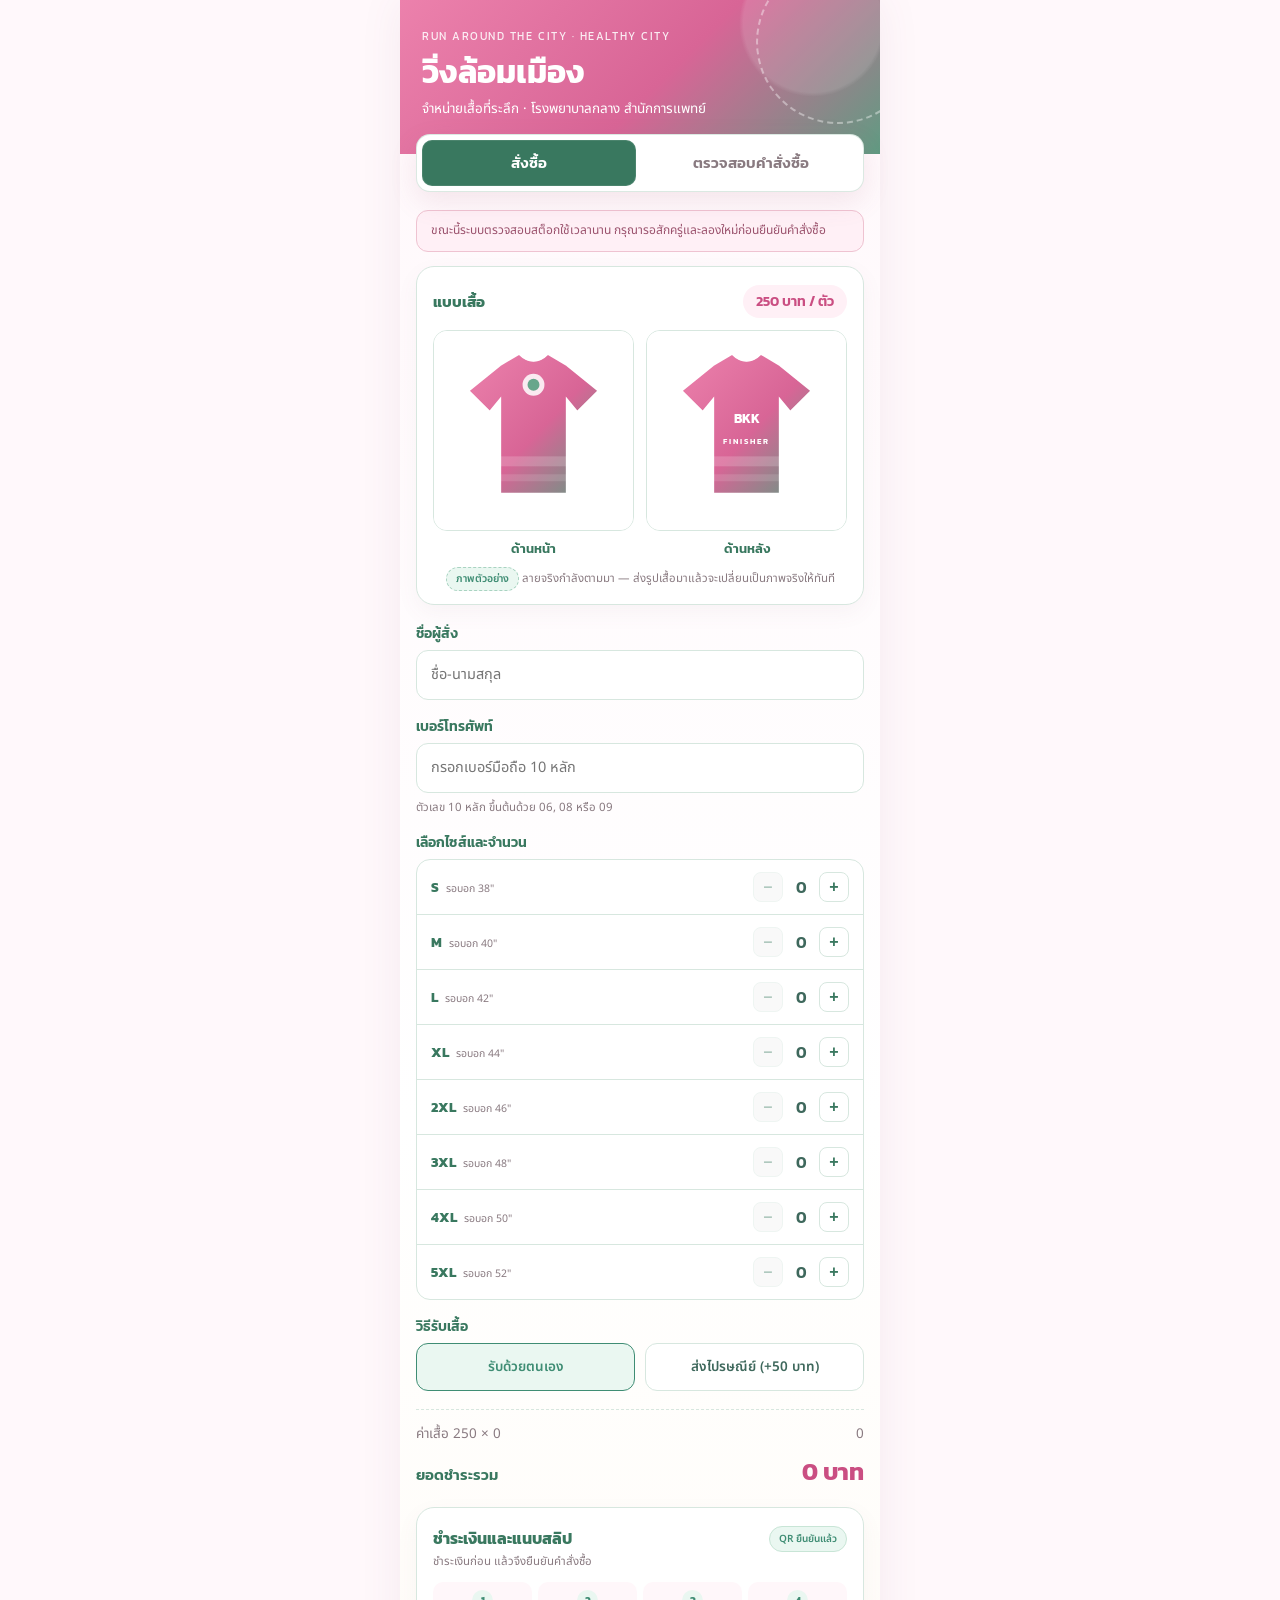
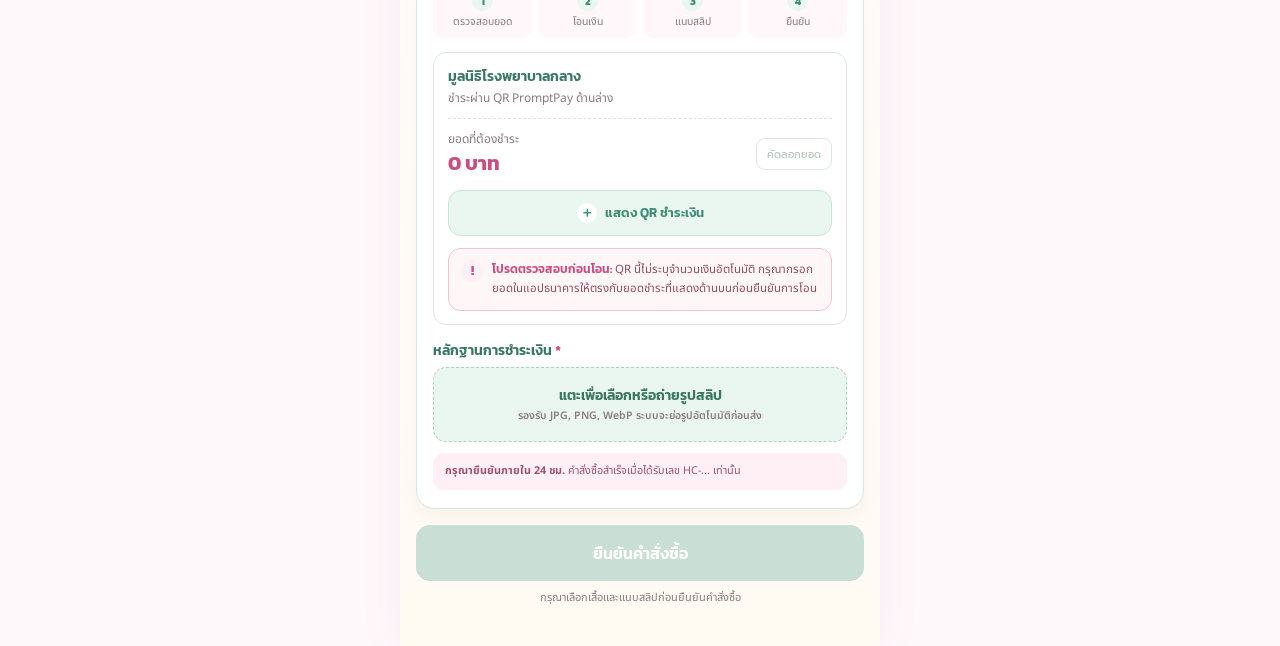
==== order-system.html @ 87d4e947 "Add files via upload" ====
<!DOCTYPE html>
<html lang="th">
<head>
<meta charset="UTF-8">
<meta name="viewport" content="width=device-width, initial-scale=1.0">
<title>วิ่งล้อมเมือง — จำหน่ายเสื้อที่ระลึก</title>
<link rel="preconnect" href="https://fonts.googleapis.com">
<link rel="preconnect" href="https://fonts.gstatic.com" crossorigin>
<link href="https://fonts.googleapis.com/css2?family=Kanit:wght@400;500;600;700&family=Noto+Sans+Thai:wght@400;500;600&display=swap" rel="stylesheet">
<style>
  :root{
    --navy:#39785f;
    --navy-deep:#2f6f5b;
    --cream:#fff9ee;
    --card:#ffffff;
    --orange:#ea83ad;
    --orange-deep:#ca4e82;
    --teal:#3f8d74;
    --teal-light:#eaf7f1;
    --pink-soft:#fff0f6;
    --ink:#3e685c;
    --muted:#897a80;
    --line:#d7e7df;
  }
  *{box-sizing:border-box;}
  body{
    margin:0;
    background:#fff8fb;
    font-family:'Noto Sans Thai','Noto Sans',sans-serif;
    color:var(--ink);
    -webkit-font-smoothing:antialiased;
  }
  .app{
    max-width:480px;
    margin:0 auto;
    min-height:100vh;
    background:linear-gradient(180deg,#fff8fb 0%,#ffffff 50%,#fffaf2 100%);
    position:relative;
    box-shadow:0 0 40px rgba(125,77,99,.08);
  }

  /* ---- Header ---- */
  .header{
    background:
      radial-gradient(circle at 86% 15%,rgba(255,255,255,.12) 0 16%,transparent 17%),
      linear-gradient(135deg,#ec81ac 0%,#d86596 54%,#609b82 100%);
    color:#fff;
    padding:28px 22px 34px;
    position:relative;
    overflow:hidden;
  }
  .header::after{
    content:"";
    position:absolute;
    right:-40px;top:-40px;
    width:160px;height:160px;
    border-radius:50%;
    border:2px dashed rgba(255,255,255,.4);
  }
  .eyebrow{
    font-family:'Kanit',sans-serif;
    font-size:11px;
    letter-spacing:.14em;
    text-transform:uppercase;
    color:#fff;
    opacity:.88;
    margin:0 0 10px;
  }
  .title{
    font-family:'Kanit',sans-serif;
    font-weight:700;
    font-size:32px;
    line-height:1.15;
    margin:0 0 8px;
  }
  .subtitle{
    font-size:13.5px;
    color:#fff;
    margin:0;
    line-height:1.6;
  }

  /* ---- Tabs ---- */
  .tabs{
    display:flex;
    gap:8px;
    margin:-20px 16px 0;
    background:var(--card);
    border-radius:14px;
    padding:5px;
    border:1px solid rgba(215,231,223,.9);
    box-shadow:0 10px 28px rgba(164,79,119,.12);
    position:relative;
    z-index:2;
  }
  .tab{
    flex:1;
    border:none;
    background:transparent;
    padding:12px 8px;
    font-family:'Kanit',sans-serif;
    font-weight:600;
    font-size:14.5px;
    border-radius:10px;
    color:var(--muted);
    cursor:pointer;
    transition:all .15s ease;
  }
  .tab.active{
    background:var(--navy);
    color:#fff;
    box-shadow:inset 0 0 0 1px rgba(255,255,255,.09);
  }

  .content{padding:18px 16px 40px;}

  .price-pill{
    display:inline-block;
    background:var(--pink-soft);
    color:var(--orange-deep);
    font-family:'Kanit',sans-serif;
    font-weight:600;
    font-size:14px;
    padding:6px 13px;
    border-radius:999px;
    white-space:nowrap;
  }

  /* ---- Design preview (front/back) ---- */
  .design-card{
    background:var(--card);
    border:1px solid var(--line);
    border-radius:18px;
    padding:18px 16px 16px;
    margin-bottom:18px;
    box-shadow:0 8px 22px rgba(133,96,107,.055);
  }
  .design-card .design-head{
    display:flex;
    align-items:center;
    justify-content:space-between;
    margin-bottom:12px;
  }
  .design-card .design-head h3{
    font-family:'Kanit',sans-serif;
    font-size:15px;
    margin:0;
    color:var(--navy);
  }
  .design-card .placeholder-tag{
    font-size:10.5px;
    color:var(--teal);
    background:var(--teal-light);
    border:1px dashed #a9d3c1;
    padding:3px 9px;
    border-radius:999px;
    font-weight:600;
  }
  .design-grid{
    display:grid;
    grid-template-columns:1fr 1fr;
    gap:12px;
  }
  .design-piece{
    text-align:center;
  }
  .design-piece .shirt-frame{
    border-radius:14px;
    overflow:hidden;
    aspect-ratio:1/1;
    border:1px solid var(--line);
    background:#fff;
  }
  .design-piece .shirt-frame svg{width:100%;height:100%;display:block;}
  .design-piece .cap{
    margin-top:8px;
    font-family:'Kanit',sans-serif;
    font-weight:600;
    font-size:13px;
    color:var(--navy);
  }
  .design-card .design-foot{
    margin-top:12px;
    font-size:11.5px;
    color:var(--muted);
    text-align:center;
    line-height:1.6;
  }
  .status-alert{
    background:var(--pink-soft);
    border:1px solid #efc3d1;
    color:#9b526d;
    font-size:12px;
    border-radius:12px;
    padding:10px 14px;
    margin-bottom:14px;
    line-height:1.6;
  }
  .store-gate{
    background:var(--card);
    border:1px solid var(--line);
    border-radius:18px;
    padding:30px 22px;
    text-align:center;
    box-shadow:0 8px 22px rgba(133,96,107,.055);
  }
  .store-gate .icon{
    width:54px;height:54px;
    margin:0 auto 14px;
    display:grid;place-items:center;
    border-radius:50%;
    background:var(--pink-soft);
    color:var(--orange-deep);
    font-size:25px;
  }
  .store-gate.loading .icon{background:var(--teal-light);color:var(--teal);}
  .store-gate h2{margin:0 0 8px;font:700 21px 'Kanit',sans-serif;color:var(--navy);}
  .store-gate p{margin:0;color:var(--muted);font-size:13px;line-height:1.7;}
  .store-gate button{margin-top:18px;width:auto;padding:10px 22px;border:0;border-radius:10px;background:var(--navy);color:#fff;font:600 14px 'Kanit',sans-serif;cursor:pointer;}

  /* ---- Form ---- */
  .field{margin-bottom:16px;}
  .field label{
    display:block;
    font-family:'Kanit',sans-serif;
    font-weight:600;
    font-size:13.5px;
    margin-bottom:7px;
    color:var(--navy);
  }
  .field input[type=text], .field input[type=tel], .field textarea{
    width:100%;
    border:1px solid var(--line);
    background:var(--card);
    border-radius:12px;
    padding:13px 14px;
    font-size:14.5px;
    font-family:inherit;
    color:var(--ink);
  }
  .field input:focus, .field textarea:focus{
    outline:2px solid var(--teal);
    outline-offset:1px;
  }
  .field textarea{resize:vertical;min-height:70px;}
  .field-hint{
    margin-top:6px;
    font-size:11.5px;
    color:var(--muted);
    line-height:1.5;
  }

  .size-list{
    border:1px solid var(--line);
    border-radius:14px;
    overflow:hidden;
    background:var(--card);
  }
  .size-row{
    display:flex;
    align-items:center;
    justify-content:space-between;
    padding:12px 14px;
    border-bottom:1px solid var(--line);
    gap:10px;
  }
  .size-row:last-child{border-bottom:none;}
  .size-row.has-qty{background:var(--teal-light);}
  .size-row.is-unavailable{background:#f7f7f7;opacity:.62;}
  .size-row .size-label{
    display:flex;
    align-items:baseline;
    gap:7px;
    flex-shrink:0;
    width:74px;
  }
  .size-chip{
    font-family:'Kanit',sans-serif;
    font-weight:700;
    font-size:14px;
    color:var(--navy);
  }
  .size-row .chest{
    font-size:10.5px;
    color:var(--muted);
    white-space:nowrap;
  }
  .size-row .subtotal{
    font-size:12px;
    color:var(--teal);
    font-weight:600;
    flex:1;
    text-align:left;
  }
  .stepper{
    display:flex;
    align-items:center;
    gap:10px;
    flex-shrink:0;
  }
  .stepper button{
    width:30px;height:30px;
    border-radius:8px;
    border:1px solid var(--line);
    background:#fff;
    font-size:16px;
    font-weight:600;
    color:var(--navy);
    cursor:pointer;
    display:flex;align-items:center;justify-content:center;
    flex-shrink:0;
  }
  .stepper button:active{background:var(--teal-light);}
  .stepper button:disabled{cursor:not-allowed;opacity:.4;background:#f1f1f1;}
  .stepper .qty{
    min-width:16px;
    text-align:center;
    font-family:'Kanit',sans-serif;
    font-weight:600;
    font-variant-numeric:tabular-nums;
  }

  .method-toggle{
    display:flex;
    gap:10px;
  }
  .method-toggle button{
    flex:1;
    padding:13px 8px;
    border-radius:12px;
    border:1.5px solid var(--line);
    background:var(--card);
    font-family:'Noto Sans Thai',sans-serif;
    font-weight:600;
    font-size:13.5px;
    color:var(--ink);
    cursor:pointer;
  }
  .method-toggle button.active{
    border-color:var(--teal);
    color:var(--teal);
    background:var(--teal-light);
  }

  .summary{
    border-top:1px dashed var(--line);
    margin-top:18px;
    padding-top:14px;
  }
  .summary-row{
    display:flex;
    justify-content:space-between;
    font-size:13.5px;
    color:var(--muted);
    margin-bottom:6px;
  }
  .summary-total{
    display:flex;
    justify-content:space-between;
    align-items:baseline;
    font-family:'Kanit',sans-serif;
    margin-top:10px;
  }
  .summary-total .lbl{font-weight:600;font-size:15px;color:var(--navy);}
  .summary-total .amt{font-weight:700;font-size:24px;color:var(--orange-deep);font-variant-numeric:tabular-nums;}

  /* ---- Payment and slip ---- */
  .payment-card{
    background:var(--card);
    border:1px solid var(--line);
    border-radius:18px;
    padding:18px 16px;
    margin-top:18px;
    box-shadow:0 8px 22px rgba(133,96,107,.055);
  }
  .payment-head{
    display:flex;
    align-items:flex-start;
    justify-content:space-between;
    gap:10px;
    margin-bottom:12px;
  }
  .payment-head h3{
    font-family:'Kanit',sans-serif;
    color:var(--navy);
    font-size:16px;
    margin:0 0 3px;
  }
  .payment-head p{
    color:var(--muted);
    font-size:11.5px;
    line-height:1.5;
    margin:0;
  }
  .verified-badge{
    flex-shrink:0;
    color:var(--teal);
    background:var(--teal-light);
    border:1px solid #c8e5d6;
    border-radius:999px;
    padding:4px 9px;
    font-size:10px;
    font-weight:600;
  }
  .payment-steps{
    display:grid;
    grid-template-columns:repeat(4,1fr);
    gap:6px;
    margin:0 0 14px;
  }
  .payment-step{
    background:#fff7fa;
    border-radius:10px;
    padding:8px 4px;
    text-align:center;
    color:var(--muted);
    font-size:10.5px;
    line-height:1.35;
  }
  .payment-step span{
    width:21px;height:21px;
    display:flex;
    align-items:center;
    justify-content:center;
    margin:0 auto 4px;
    border-radius:50%;
    background:var(--teal-light);
    color:var(--teal);
    font-family:'Kanit',sans-serif;
    font-weight:700;
  }
  .account-box{
    border:1px solid var(--line);
    border-radius:13px;
    padding:13px 14px;
    background:#fff;
  }
  .account-name{
    font-family:'Kanit',sans-serif;
    font-weight:600;
    color:var(--navy);
    font-size:14px;
  }
  .account-no{
    color:var(--muted);
    font-size:12px;
    margin-top:2px;
  }
  .payment-amount{
    display:flex;
    justify-content:space-between;
    align-items:center;
    gap:10px;
    margin-top:11px;
    padding-top:11px;
    border-top:1px dashed var(--line);
  }
  .payment-amount .label{font-size:12px;color:var(--muted);}
  .payment-amount strong{
    font-family:'Kanit',sans-serif;
    color:var(--orange-deep);
    font-size:20px;
  }
  .copy-btn{
    border:1px solid var(--line);
    background:var(--card);
    color:var(--navy);
    padding:7px 10px;
    border-radius:9px;
    font-family:'Kanit',sans-serif;
    font-size:11px;
    cursor:pointer;
  }
  .copy-btn:disabled{color:#b4c7bd;cursor:not-allowed;}
  .qr-payment{
    margin-top:12px;
    border:1px solid #c8e5d6;
    border-radius:13px;
    background:var(--teal-light);
    overflow:hidden;
  }
  .qr-payment summary{
    display:flex;
    align-items:center;
    justify-content:center;
    gap:8px;
    padding:12px 14px;
    color:var(--teal);
    font-family:'Kanit',sans-serif;
    font-weight:600;
    font-size:13px;
    cursor:pointer;
    list-style:none;
    user-select:none;
  }
  .qr-payment summary::-webkit-details-marker{display:none;}
  .qr-payment summary::before{
    content:'＋';
    width:20px;height:20px;
    display:flex;
    align-items:center;
    justify-content:center;
    border-radius:50%;
    background:#fff;
    color:var(--teal);
    font-size:14px;
    line-height:1;
  }
  .qr-payment[open] summary::before{content:'−';}
  .qr-payment .close-label{display:none;}
  .qr-payment[open] .open-label{display:none;}
  .qr-payment[open] .close-label{display:inline;}
  .qr-panel{
    border-top:1px solid #c8e5d6;
    padding:14px 12px 16px;
    text-align:center;
    background:#fff;
  }
  .qr-panel h4{
    margin:0;
    color:var(--navy);
    font-family:'Kanit',sans-serif;
    font-size:15px;
  }
  .qr-panel p{
    margin:3px 0 10px;
    color:var(--muted);
    font-size:11px;
    line-height:1.5;
  }
  .qr-panel img{
    display:block;
    width:min(100%,330px);
    height:auto;
    margin:0 auto;
    border:1px solid var(--line);
    border-radius:12px;
    background:#fff;
  }
  .qr-amount{
    display:inline-block;
    margin-top:10px;
    padding:5px 12px;
    border-radius:999px;
    background:var(--pink-soft);
    color:var(--orange-deep);
    font-family:'Kanit',sans-serif;
    font-size:14px;
  }
  .slip-section{margin-top:15px;}
  .payment-warning{
    display:flex;
    align-items:flex-start;
    gap:9px;
    margin-top:12px;
    padding:11px 12px;
    border:1px solid #efc4d0;
    border-radius:12px;
    background:#fff6f8;
    color:#8f4d64;
    font-size:11.5px;
    line-height:1.65;
  }
  .payment-warning .warning-icon{
    flex:0 0 auto;
    width:22px;
    height:22px;
    display:flex;
    align-items:center;
    justify-content:center;
    border-radius:50%;
    background:var(--pink-soft);
    color:var(--orange-deep);
    font-family:'Kanit',sans-serif;
    font-weight:700;
    font-size:13px;
  }
  .payment-warning strong{
    color:var(--orange-deep);
    font-family:'Kanit',sans-serif;
    font-weight:600;
  }
  .slip-section > label{
    display:block;
    font-family:'Kanit',sans-serif;
    font-weight:600;
    color:var(--navy);
    font-size:13.5px;
    margin-bottom:7px;
  }
  .required-mark{color:var(--orange-deep);}
  .slip-picker{
    display:block;
    border:1.5px dashed #a9d3c1;
    border-radius:13px;
    padding:17px 12px;
    text-align:center;
    background:var(--teal-light);
    color:var(--navy);
    font-family:'Kanit',sans-serif;
    font-size:13px;
    cursor:pointer;
  }
  .slip-picker small{
    display:block;
    color:var(--muted);
    font-family:'Noto Sans Thai',sans-serif;
    font-size:10.5px;
    margin-top:3px;
  }
  .slip-input{
    position:absolute;
    width:1px;height:1px;
    overflow:hidden;
    clip:rect(0,0,0,0);
    white-space:nowrap;
  }
  .slip-preview{
    display:flex;
    align-items:center;
    gap:11px;
    border:1px solid var(--line);
    border-radius:13px;
    padding:10px;
    background:#fff;
  }
  .slip-preview img{
    width:64px;height:64px;
    border-radius:9px;
    object-fit:cover;
    border:1px solid var(--line);
  }
  .slip-meta{min-width:0;flex:1;}
  .slip-meta strong{
    display:block;
    color:var(--teal);
    font-family:'Kanit',sans-serif;
    font-size:13px;
  }
  .slip-meta span{
    display:block;
    color:var(--muted);
    font-size:10.5px;
    overflow:hidden;
    text-overflow:ellipsis;
    white-space:nowrap;
  }
  .remove-slip{
    border:none;
    background:transparent;
    color:var(--orange-deep);
    font-family:'Kanit',sans-serif;
    font-size:11px;
    padding:5px;
    cursor:pointer;
  }
  .prototype-note{
    margin-top:11px;
    padding:10px 12px;
    border-radius:11px;
    background:var(--pink-soft);
    color:#9b526d;
    font-size:10.8px;
    line-height:1.6;
  }
  .submit-hint{
    color:var(--muted);
    text-align:center;
    font-size:11px;
    margin-top:8px;
  }

  .submit-btn{
    width:100%;
    margin-top:16px;
    padding:16px;
    border:none;
    border-radius:14px;
    background:var(--orange-deep);
    color:#fff;
    font-family:'Kanit',sans-serif;
    font-weight:600;
    font-size:16px;
    cursor:pointer;
    transition:background .15s ease;
  }
  .submit-btn:disabled{
    background:#c9dfd5;
    color:#fff;
    cursor:not-allowed;
  }
  .submit-btn:not(:disabled):active{background:var(--orange-deep);}

  .error-text{
    color:var(--orange-deep);
    font-size:12.5px;
    margin-top:6px;
  }

  /* ---- Confirmation ---- */
  .confirm{
    background:var(--card);
    border:1px solid var(--line);
    border-radius:18px;
    padding:26px 20px;
    text-align:center;
  }
  .confirm .check{
    width:56px;height:56px;
    border-radius:50%;
    background:var(--teal-light);
    color:var(--teal);
    display:flex;align-items:center;justify-content:center;
    margin:0 auto 14px;
    font-size:26px;
  }
  .confirm h3{font-family:'Kanit',sans-serif;margin:0 0 4px;font-size:19px;}
  .confirm p{font-size:13px;color:var(--muted);margin:0 0 18px;}
  .confirm .ref{
    font-family:'Kanit',sans-serif;
    background:var(--teal-light);
    color:var(--teal);
    padding:8px 14px;
    border-radius:10px;
    display:inline-block;
    font-size:13px;
    margin-bottom:16px;
  }
  .confirm .note{
    text-align:left;
    background:var(--cream);
    border-radius:12px;
    padding:14px;
    font-size:12.5px;
    color:var(--muted);
    line-height:1.7;
  }
  .confirm .back-btn{
    margin-top:16px;
    background:var(--navy);
    color:#fff;
    border:none;
    padding:12px 20px;
    border-radius:12px;
    font-family:'Kanit',sans-serif;
    font-weight:600;
    font-size:13.5px;
    cursor:pointer;
  }

  /* ---- Private order lookup ---- */
  .lookup-card,
  .order-card{
    background:var(--card);
    border:1px solid var(--line);
    border-radius:14px;
    padding:18px 16px;
    box-shadow:0 8px 22px rgba(133,96,107,.055);
  }
  .lookup-card h2{
    font-family:'Kanit',sans-serif;
    color:var(--navy);
    font-size:20px;
    margin:0 0 6px;
  }
  .lookup-card .intro{
    color:var(--muted);
    font-size:12.5px;
    line-height:1.65;
    margin:0 0 18px;
  }
  .lookup-card .submit-btn{margin-top:4px;}
  .privacy-note{
    margin-top:14px;
    background:var(--teal-light);
    border-radius:12px;
    padding:11px 13px;
    color:var(--teal);
    font-size:11.5px;
    line-height:1.65;
  }
  .order-card{
    margin-top:14px;
  }
  .lookup-count{
    margin:16px 2px 2px;
    color:var(--navy);
    font-family:'Kanit',sans-serif;
    font-weight:600;
    font-size:12.5px;
  }
  .order-card .top{
    display:flex;
    justify-content:space-between;
    align-items:flex-start;
    margin-bottom:6px;
  }
  .order-card .name{
    font-family:'Kanit',sans-serif;
    font-weight:600;
    font-size:14.5px;
  }
  .order-card .time{
    font-size:10.5px;
    color:var(--muted);
  }
  .order-card .order-ref{
    display:inline-block;
    margin:0 0 7px;
    padding:3px 9px;
    border-radius:999px;
    background:var(--pink-soft);
    color:var(--orange-deep);
    font-family:'Kanit',sans-serif;
    font-weight:600;
    font-size:10.5px;
    letter-spacing:.01em;
  }
  .order-card .masked-contact{
    font-size:12px;
    color:var(--teal);
    font-weight:500;
    margin-bottom:6px;
  }
  .order-card .sizes{
    font-size:12.5px;
    color:var(--muted);
    margin-bottom:6px;
  }
  .order-card .bottom{
    display:flex;
    justify-content:space-between;
    align-items:center;
  }
  .order-card .method-badge{
    font-size:10.5px;
    padding:3px 9px;
    border-radius:999px;
    background:var(--teal-light);
    color:var(--teal);
    font-weight:600;
  }
  .order-card .amt{
    font-family:'Kanit',sans-serif;
    font-weight:700;
    color:var(--orange-deep);
    font-size:15px;
  }
  .status-line{
    margin-top:10px;
    padding-top:10px;
    border-top:1px dashed var(--line);
    font-size:12px;
    color:var(--muted);
  }
  .status-line strong{
    color:var(--teal);
  }
  .loading{
    text-align:center;
    color:var(--muted);
    font-size:13px;
    padding:30px 0;
  }
</style>
</head>
<body>
<div class="app" id="app">

  <div class="header">
    <p class="eyebrow">RUN AROUND THE CITY · HEALTHY CITY</p>
    <h1 class="title">วิ่งล้อมเมือง</h1>
    <p class="subtitle">จำหน่ายเสื้อที่ระลึก · โรงพยาบาลกลาง สำนักการแพทย์</p>
  </div>

  <div class="tabs">
    <button class="tab active" id="tabOrder">สั่งซื้อ</button>
    <button class="tab" id="tabLookup">ตรวจสอบคำสั่งซื้อ</button>
  </div>

  <div class="content" id="content"></div>

</div>

<script>
(function(){
  const WEB_APP_URL = 'https://script.google.com/macros/s/AKfycbz1IH-RT9X1-ilpni6YQUf0OSOhnWHYi_dxBUuKFxg1UXVMZ0C-xjmSi99YsB6pORqdmw/exec';
  const SIZES = ["S","M","L","XL","2XL","3XL","4XL","5XL"];
  const CHEST = {S:38,M:40,L:42,XL:44,"2XL":46,"3XL":48,"4XL":50,"5XL":52};
  const PRICE = 250;
  const SHIP_FEE = 50;

  function createDefaultShirtStatus(){
    return {
      success: true,
      storeOpen: true,
      acceptingOrders: true,
      reason: "open",
      message: "เปิดรับคำสั่งซื้อ",
      shirtPrice: PRICE,
      shippingFee: SHIP_FEE,
      maxSlipMb: 4,
      sizes: SIZES.map((size, index)=>({
        size,
        chestInch: CHEST[size],
        price: PRICE,
        remaining: index < 6 ? 200 : 100,
        open: true,
        available: true
      }))
    };
  }

  function emptyQty(){
    const q = {};
    SIZES.forEach(s=>q[s]=0);
    return q;
  }

  let state = {
    view: "order",
    name: "",
    phone: "",
    qty: emptyQty(),
    method: "pickup",
    address: "",
    slipFile: null,
    slipPreviewUrl: "",
    slipOriginalSize: 0,
    slipProcessing: false,
    slipProcessStage: "",
    slipUploadToken: "",
    slipError: "",
    submitting: false,
    submitStage: "",
    pendingRequestId: "",
    error: "",
    confirmedOrder: null,
    lookupPhone: "",
    lookupLoading: false,
    lookupError: "",
    lookupResults: [],
    shirtStatus: createDefaultShirtStatus(),
    shirtStatusLoading: false,
    shirtStatusRefreshing: false,
    shirtStatusError: ""
  };

  const content = document.getElementById("content");
  const tabOrder = document.getElementById("tabOrder");
  const tabLookup = document.getElementById("tabLookup");

  function totalQty(){
    return SIZES.reduce((s,k)=>s+state.qty[k],0);
  }
  function currentShirtPrice(){
    const value = state.shirtStatus && Number(state.shirtStatus.shirtPrice);
    return Number.isFinite(value) && value >= 0 ? value : PRICE;
  }
  function currentShippingFee(){
    const value = state.shirtStatus && Number(state.shirtStatus.shippingFee);
    return Number.isFinite(value) && value >= 0 ? value : SHIP_FEE;
  }
  function currentMaxSlipMb(){
    const value = state.shirtStatus && Number(state.shirtStatus.maxSlipMb);
    return Number.isFinite(value) && value > 0 ? value : 4;
  }
  function getShirtSizeStatus(size){
    const sizes = state.shirtStatus && Array.isArray(state.shirtStatus.sizes)
      ? state.shirtStatus.sizes
      : [];
    return sizes.find(item=>String(item.size).toUpperCase()===size) || null;
  }
  function totalPrice(){
    const shirtTotal = SIZES.reduce((sum,size)=>{
      const item = getShirtSizeStatus(size);
      const unitPrice = item && Number.isFinite(Number(item.price))
        ? Number(item.price)
        : currentShirtPrice();
      return sum + state.qty[size]*unitPrice;
    },0);
    return shirtTotal + (state.method==="mail" && totalQty()>0 ? currentShippingFee() : 0);
  }

  function setState(patch){
    Object.assign(state, patch);
    render();
  }

  function reconcileQtyWithStock(){
    SIZES.forEach(size=>{
      const item = getShirtSizeStatus(size);
      const remaining = item ? Math.max(0, Number(item.remaining) || 0) : 0;
      if(!item || !item.available) state.qty[size] = 0;
      else state.qty[size] = Math.min(state.qty[size], remaining);
    });
  }

  async function refreshShirtStatus(options={}){
    if(state.shirtStatusRefreshing) return false;
    const silent = Boolean(options.silent);
    state.shirtStatusRefreshing = true;
    if(!silent && !state.shirtStatus){
      state.shirtStatusLoading = true;
      render();
    }
    const controller = typeof AbortController === "function" ? new AbortController() : null;
    const timeoutId = controller ? setTimeout(()=>controller.abort(), 8000) : null;
    try{
      const response = await fetch(WEB_APP_URL + '?action=shirt-status', {
        method:'GET',
        cache:'no-store',
        redirect:'follow',
        signal: controller ? controller.signal : undefined
      });
      if(!response.ok) throw new Error('โหลดสถานะร้านไม่สำเร็จ');
      const result = await response.json();
      if(!result.success) throw new Error(result.message || 'ไม่พบสถานะร้าน');
      state.shirtStatus = result;
      state.shirtStatusError = '';
      reconcileQtyWithStock();
      return true;
    }catch(error){
      state.shirtStatusError = 'ขณะนี้ระบบตรวจสอบสต็อกใช้เวลานาน กรุณารอสักครู่และลองใหม่ก่อนยืนยันคำสั่งซื้อ';
      return false;
    }finally{
      if(timeoutId) clearTimeout(timeoutId);
      state.shirtStatusLoading = false;
      state.shirtStatusRefreshing = false;
      render();
    }
  }

  /* Placeholder shirt artwork — swap these SVGs for real product photos
     once they're available (e.g. two <img src="..."> tags pointing at the
     uploaded front/back photos). Colors echo the event's pink-to-gold
     gradient and Bangkok skyline so the placeholder still feels on-brand. */
  function shirtSVG(isBack){
    const gradId = isBack ? "gradBack" : "gradFront";
    return `<svg viewBox="0 0 100 100" xmlns="http://www.w3.org/2000/svg">
      <defs>
        <linearGradient id="${gradId}" x1="0%" y1="0%" x2="100%" y2="100%">
          <stop offset="0%" stop-color="#ec81ac"/>
          <stop offset="55%" stop-color="#d86596"/>
          <stop offset="100%" stop-color="#609b82"/>
        </linearGradient>
      </defs>
      <rect width="100" height="100" fill="#fff"/>
      <path d="M33,17 L43,11 Q50,18 57,11 L67,17 L83,30 L72,41 L67,35 L67,82 L33,82 L33,35 L28,41 L17,30 Z"
        fill="url(#${gradId})" stroke="#fff" stroke-width="1.5"/>
      <path d="M43,11 Q50,18 57,11" fill="none" stroke="#fff" stroke-width="2"/>
      <rect x="14" y="63" width="72" height="5" fill="#ffffff" opacity="0.18"/>
      <rect x="14" y="72" width="72" height="3.5" fill="#ffffff" opacity="0.12"/>
      ${isBack
        ? `<text x="50" y="46" text-anchor="middle" font-family="Kanit, sans-serif" font-weight="700" font-size="6.5" fill="#ffffff">BKK</text>
           <text x="50" y="57" text-anchor="middle" font-family="Kanit, sans-serif" font-weight="600" font-size="4" letter-spacing="1" fill="#ffffff">FINISHER</text>`
        : `<circle cx="50" cy="27" r="5.5" fill="#ffffff" opacity="0.85"/>
           <circle cx="50" cy="27" r="3" fill="#67a68b"/>`
      }
    </svg>`;
  }

  function renderOrderView(){
    const qtyTotal = totalQty();
    const price = totalPrice();
    const unitPrice = currentShirtPrice();
    const shippingFee = currentShippingFee();
    content.innerHTML = `
      ${state.shirtStatusError ? `<div class="status-alert">${escapeHTML(state.shirtStatusError)}</div>` : ""}

      <div class="design-card">
        <div class="design-head">
          <h3>แบบเสื้อ</h3>
          <span class="price-pill">${unitPrice} บาท / ตัว</span>
        </div>
        <div class="design-grid">
          <div class="design-piece">
            <div class="shirt-frame">${shirtSVG(false)}</div>
            <div class="cap">ด้านหน้า</div>
          </div>
          <div class="design-piece">
            <div class="shirt-frame">${shirtSVG(true)}</div>
            <div class="cap">ด้านหลัง</div>
          </div>
        </div>
        <div class="design-foot"><span class="placeholder-tag">ภาพตัวอย่าง</span> ลายจริงกำลังตามมา — ส่งรูปเสื้อมาแล้วจะเปลี่ยนเป็นภาพจริงให้ทันที</div>
      </div>

      <div class="field">
        <label for="inpName">ชื่อผู้สั่ง</label>
        <input type="text" id="inpName" placeholder="ชื่อ-นามสกุล" value="${escapeAttr(state.name)}">
      </div>

      <div class="field">
        <label for="inpPhone">เบอร์โทรศัพท์</label>
        <input
          type="tel"
          id="inpPhone"
          inputmode="numeric"
          pattern="[0-9]*"
          maxlength="10"
          autocomplete="tel"
          placeholder="กรอกเบอร์มือถือ 10 หลัก"
          value="${escapeAttr(state.phone)}"
        >
        <div class="field-hint">ตัวเลข 10 หลัก ขึ้นต้นด้วย 06, 08 หรือ 09</div>
      </div>

      <div class="field">
        <label>เลือกไซส์และจำนวน</label>
        <div class="size-list">
          ${SIZES.map(sz=>{
            const stock = getShirtSizeStatus(sz);
            const available = Boolean(stock && stock.available);
            const remaining = stock ? Math.max(0, Number(stock.remaining) || 0) : 0;
            return `
            <div class="size-row ${state.qty[sz]>0 ? 'has-qty' : ''} ${available ? '' : 'is-unavailable'}">
              <div class="size-label">
                <span class="size-chip">${sz}</span>
                <span class="chest">รอบอก ${CHEST[sz]}"</span>
              </div>
              <div class="subtotal">${available
                ? (state.qty[sz] > 0
                  ? (state.qty[sz] * unitPrice).toLocaleString() + ' บาท'
                  : '')
                : 'หมด/ปิดรับ'}</div>
              <div class="stepper">
                <button type="button" data-minus="${sz}" aria-label="ลดจำนวนไซส์ ${sz}" ${state.qty[sz]<=0?'disabled':''}>–</button>
                <span class="qty">${state.qty[sz]}</span>
                <button type="button" data-plus="${sz}" aria-label="เพิ่มจำนวนไซส์ ${sz}" ${!available || state.qty[sz]>=remaining?'disabled':''}>+</button>
              </div>
            </div>
          `}).join("")}
        </div>
      </div>

      <div class="field">
        <label>วิธีรับเสื้อ</label>
        <div class="method-toggle">
          <button type="button" data-method="pickup" class="${state.method==='pickup'?'active':''}">รับด้วยตนเอง</button>
          <button type="button" data-method="mail" class="${state.method==='mail'?'active':''}">ส่งไปรษณีย์ (+${shippingFee} บาท)</button>
        </div>
      </div>

      ${state.method==="mail" ? `
      <div class="field">
        <label for="inpAddress">ที่อยู่จัดส่ง</label>
        <textarea id="inpAddress" placeholder="บ้านเลขที่ ถนน ตำบล/แขวง อำเภอ/เขต จังหวัด รหัสไปรษณีย์">${escapeHTML(state.address)}</textarea>
      </div>` : ""}

      <div class="summary">
        <div class="summary-row"><span>ค่าเสื้อ ${unitPrice} × ${qtyTotal}</span><span>${(qtyTotal*unitPrice).toLocaleString()}</span></div>
        ${state.method==="mail" && qtyTotal>0 ? `<div class="summary-row"><span>ค่าจัดส่ง</span><span>${shippingFee}</span></div>` : ""}
        <div class="summary-total"><span class="lbl">ยอดชำระรวม</span><span class="amt">${price.toLocaleString()} บาท</span></div>
      </div>

      <div class="payment-card">
        <div class="payment-head">
          <div>
            <h3>ชำระเงินและแนบสลิป</h3>
            <p>ชำระเงินก่อน แล้วจึงยืนยันคำสั่งซื้อ</p>
          </div>
          <span class="verified-badge">QR ยืนยันแล้ว</span>
        </div>

        <div class="payment-steps" aria-label="ขั้นตอนการชำระเงิน">
          <div class="payment-step"><span>1</span>ตรวจสอบยอด</div>
          <div class="payment-step"><span>2</span>โอนเงิน</div>
          <div class="payment-step"><span>3</span>แนบสลิป</div>
          <div class="payment-step"><span>4</span>ยืนยัน</div>
        </div>

        <div class="account-box">
          <div class="account-name">มูลนิธิโรงพยาบาลกลาง</div>
          <div class="account-no">ชำระผ่าน QR PromptPay ด้านล่าง</div>
          <div class="payment-amount">
            <div>
              <div class="label">ยอดที่ต้องชำระ</div>
              <strong>${price.toLocaleString()} บาท</strong>
            </div>
            <button type="button" class="copy-btn" id="copyAmountBtn" ${price<=0?'disabled':''}>คัดลอกยอด</button>
          </div>

          <details class="qr-payment">
            <summary>
              <span class="open-label">แสดง QR ชำระเงิน</span>
              <span class="close-label">ซ่อน QR ชำระเงิน</span>
            </summary>
            <div class="qr-panel">
              <h4>QR ชำระค่าเสื้อ</h4>
              <p>สแกนด้วยแอปธนาคาร และตรวจสอบยอดก่อนชำระเงิน</p>
              <img src="[data-uri]" alt="QR PromptPay มูลนิธิโรงพยาบาลกลาง">
              <strong class="qr-amount">ยอดชำระ ${price.toLocaleString()} บาท</strong>
            </div>
          </details>

          <div class="payment-warning" role="alert">
            <span class="warning-icon" aria-hidden="true">!</span>
            <div><strong>โปรดตรวจสอบก่อนโอน:</strong> QR นี้ไม่ระบุจำนวนเงินอัตโนมัติ กรุณากรอกยอดในแอปธนาคารให้ตรงกับยอดชำระที่แสดงด้านบนก่อนยืนยันการโอน</div>
          </div>
        </div>

        <div class="slip-section">
          <label for="inpSlip">หลักฐานการชำระเงิน <span class="required-mark">*</span></label>
          ${state.slipProcessing ? `
            <div class="slip-picker">${state.slipProcessStage==='uploading'
              ? 'กำลังอัปโหลดสลิป กรุณารอสักครู่...'
              : 'กำลังย่อและบีบอัดรูปสลิป...'}</div>
          ` : state.slipFile ? `
            <div class="slip-preview">
              <img src="${escapeAttr(state.slipPreviewUrl)}" alt="ภาพตัวอย่างสลิปที่เลือก">
              <div class="slip-meta">
                <strong>สลิปพร้อมยืนยันคำสั่งซื้อ</strong>
                <span title="${escapeAttr(state.slipFile.name)}">${escapeHTML(state.slipFile.name)}</span>
                <span>${state.slipOriginalSize > state.slipFile.size
                  ? `ย่อจาก ${formatFileSize(state.slipOriginalSize)} เหลือ ${formatFileSize(state.slipFile.size)}`
                  : `${formatFileSize(state.slipFile.size)} อัปโหลดแล้ว`}</span>
              </div>
              <button type="button" class="remove-slip" id="removeSlipBtn">ลบ</button>
            </div>
            <label class="slip-picker" for="inpSlip" style="margin-top:9px;">เปลี่ยนรูปสลิป</label>
          ` : `
            <label class="slip-picker" for="inpSlip">
              แตะเพื่อเลือกหรือถ่ายรูปสลิป
              <small>รองรับ JPG, PNG, WebP ระบบจะย่อรูปอัตโนมัติก่อนส่ง</small>
            </label>
          `}
          <input class="slip-input" type="file" id="inpSlip" accept="image/jpeg,image/png,image/webp" ${state.slipProcessing?'disabled':''}>
          ${state.slipError ? `<div class="error-text">${escapeHTML(state.slipError)}</div>` : ""}
        </div>

        <div class="prototype-note"><strong>กรุณายืนยันภายใน 24 ชม.</strong> คำสั่งซื้อสำเร็จเมื่อได้รับเลข HC-... เท่านั้น</div>
      </div>

      ${state.error ? `<div class="error-text">${escapeHTML(state.error)}</div>` : ""}

      <button class="submit-btn" id="submitBtn" ${(state.submitting || state.slipProcessing || !state.slipFile || !state.slipUploadToken || qtyTotal<=0)?'disabled':''}>
        ${state.slipProcessing
          ? 'กำลังเตรียมสลิป...'
          : state.submitting
            ? (state.submitStage==='checking' ? 'กำลังตรวจสอบข้อมูล...' : 'กำลังบันทึก กรุณารอสักครู่...')
            : 'ยืนยันคำสั่งซื้อ'}
      </button>
      ${!state.slipFile ? `<div class="submit-hint">กรุณาเลือกเสื้อและแนบสลิปก่อนยืนยันคำสั่งซื้อ</div>` : ""}
    `;

    document.getElementById("inpName").addEventListener("input", e=>{ state.name = e.target.value; });
    document.getElementById("inpPhone").addEventListener("input", e=>{
      const digits = e.target.value.replace(/\D/g, "").slice(0, 10);
      e.target.value = digits;
      state.phone = digits;
    });
    if(state.method==="mail"){
      document.getElementById("inpAddress").addEventListener("input", e=>{ state.address = e.target.value; });
    }
    content.querySelectorAll("[data-plus]").forEach(btn=>{
      btn.addEventListener("click", ()=>{
        const sz = btn.getAttribute("data-plus");
        const stock = getShirtSizeStatus(sz);
        const remaining = stock ? Math.max(0, Number(stock.remaining) || 0) : 0;
        if(!stock || !stock.available || state.qty[sz] >= remaining) return;
        state.qty[sz]++;
        render();
      });
    });
    content.querySelectorAll("[data-minus]").forEach(btn=>{
      btn.addEventListener("click", ()=>{
        const sz = btn.getAttribute("data-minus");
        state.qty[sz] = Math.max(0, state.qty[sz]-1);
        render();
      });
    });
    content.querySelectorAll("[data-method]").forEach(btn=>{
      btn.addEventListener("click", ()=>{
        state.method = btn.getAttribute("data-method");
        render();
      });
    });
    document.getElementById("inpSlip").addEventListener("change", handleSlipSelect);
    const removeSlipBtn = document.getElementById("removeSlipBtn");
    if(removeSlipBtn){
      removeSlipBtn.addEventListener("click", ()=>{
        clearSlip();
        render();
      });
    }
    document.getElementById("copyAmountBtn").addEventListener("click", async e=>{
      if(price <= 0) return;
      const btn = e.currentTarget;
      try{
        if(!navigator.clipboard || !navigator.clipboard.writeText) throw new Error("clipboard unavailable");
        await navigator.clipboard.writeText(String(price));
        btn.textContent = "คัดลอกแล้ว";
        setTimeout(()=>{ btn.textContent = "คัดลอกยอด"; }, 1200);
      }catch(err){
        state.error = "ไม่สามารถคัดลอกยอดได้ กรุณาดูยอดจากหน้าจอ";
        render();
      }
    });
    document.getElementById("submitBtn").addEventListener("click", submitOrder);
  }

  function formatFileSize(bytes){
    if(bytes < 1024*1024) return `${Math.max(1, Math.round(bytes/1024))} KB`;
    return `${(bytes/(1024*1024)).toFixed(1)} MB`;
  }

  function clearSlip(){
    if(state.slipPreviewUrl){ URL.revokeObjectURL(state.slipPreviewUrl); }
    state.slipFile = null;
    state.slipPreviewUrl = "";
    state.slipOriginalSize = 0;
    state.slipProcessStage = "";
    state.slipUploadToken = "";
    state.slipError = "";
  }

  function loadSlipImage(file){
    return new Promise((resolve, reject)=>{
      const url = URL.createObjectURL(file);
      const image = new Image();
      image.onload = ()=>{
        URL.revokeObjectURL(url);
        resolve(image);
      };
      image.onerror = ()=>{
        URL.revokeObjectURL(url);
        reject(new Error("ไม่สามารถอ่านรูปสลิปได้ กรุณาเลือกรูปใหม่"));
      };
      image.src = url;
    });
  }

  function canvasToSlipBlob(canvas, quality){
    return new Promise((resolve, reject)=>{
      canvas.toBlob(
        blob=>blob ? resolve(blob) : reject(new Error("ไม่สามารถย่อรูปสลิปได้")),
        "image/jpeg",
        quality
      );
    });
  }

  async function compressSlipImage(file){
    const serverLimit = Math.max(1, currentMaxSlipMb())*1024*1024;
    const targetBytes = Math.min(1024*1024, Math.floor(serverLimit*0.9));
    if(file.size <= targetBytes) return file;

    const image = await loadSlipImage(file);
    const scale = Math.min(1, 1600/Math.max(image.naturalWidth, image.naturalHeight));
    let width = Math.max(1, Math.round(image.naturalWidth*scale));
    let height = Math.max(1, Math.round(image.naturalHeight*scale));
    let quality = 0.84;
    let blob = null;

    for(let attempt=0; attempt<8; attempt++){
      const canvas = document.createElement("canvas");
      canvas.width = width;
      canvas.height = height;
      const context = canvas.getContext("2d");
      if(!context) throw new Error("อุปกรณ์นี้ไม่รองรับการย่อรูป กรุณาเลือกรูปที่มีขนาดเล็กลง");
      context.fillStyle = "#ffffff";
      context.fillRect(0, 0, width, height);
      context.drawImage(image, 0, 0, width, height);
      blob = await canvasToSlipBlob(canvas, quality);
      if(blob.size <= targetBytes) break;
      if(quality > 0.62) quality -= 0.08;
      else {
        width = Math.max(1, Math.round(width*0.85));
        height = Math.max(1, Math.round(width*image.naturalHeight/image.naturalWidth));
        quality = 0.72;
      }
    }

    if(!blob || blob.size > serverLimit){
      throw new Error(`ไม่สามารถย่อสลิปให้ต่ำกว่า ${currentMaxSlipMb()} MB ได้ กรุณาเลือกรูปใหม่`);
    }
    const baseName = String(file.name || "slip").replace(/\.[^.]+$/, "");
    return new File([blob], baseName + "-compressed.jpg", {type:"image/jpeg"});
  }

  async function handleSlipSelect(e){
    const file = e.target.files && e.target.files[0];
    if(!file) return;
    const allowedTypes = ["image/jpeg","image/png","image/webp"];
    if(!allowedTypes.includes(file.type)){
      state.slipError = "กรุณาเลือกไฟล์รูปภาพ JPG, PNG หรือ WebP";
      render();
      return;
    }
    if(file.size > 15*1024*1024){
      state.slipError = "รูปต้นฉบับต้องมีขนาดไม่เกิน 15 MB";
      render();
      return;
    }
    clearSlip();
    state.slipProcessing = true;
    state.slipProcessStage = "compressing";
    render();
    try{
      const compressedFile = await compressSlipImage(file);
      state.slipOriginalSize = file.size;
      state.slipFile = compressedFile;
      state.slipPreviewUrl = URL.createObjectURL(compressedFile);
      if(!state.pendingRequestId) state.pendingRequestId = createRequestId();
      state.slipProcessStage = "uploading";
      render();
      const slipBase64 = await fileToBase64(compressedFile);
      const response = await fetch(WEB_APP_URL, {
        method:"POST",
        headers:{"Content-Type":"text/plain;charset=utf-8"},
        body:JSON.stringify({
          action:"shirt-slip-upload",
          requestId:state.pendingRequestId,
          slip:{
            fileName:compressedFile.name,
            mimeType:compressedFile.type,
            base64:slipBase64
          }
        }),
        redirect:"follow"
      });
      if(!response.ok) throw new Error("อัปโหลดสลิปไม่สำเร็จ กรุณาลองใหม่");
      const result = await response.json();
      if(!result.success || !result.uploadToken){
        throw new Error(result.message || "อัปโหลดสลิปไม่สำเร็จ กรุณาลองใหม่");
      }
      state.slipUploadToken = result.uploadToken;
    }catch(error){
      if(state.slipPreviewUrl){ URL.revokeObjectURL(state.slipPreviewUrl); }
      state.slipFile = null;
      state.slipPreviewUrl = "";
      state.slipOriginalSize = 0;
      state.slipUploadToken = "";
      state.slipError = error && error.message
        ? error.message
        : "ไม่สามารถเตรียมรูปสลิปได้ กรุณาเลือกรูปใหม่";
    }finally{
      state.slipProcessing = false;
      state.slipProcessStage = "";
      render();
    }
  }

  function createRequestId(){
    if(window.crypto && typeof window.crypto.randomUUID === "function"){
      return window.crypto.randomUUID();
    }
    return "shirt-" + Date.now() + "-" + Math.random().toString(16).slice(2);
  }

  function fileToBase64(file){
    return new Promise((resolve, reject)=>{
      const reader = new FileReader();
      reader.onload = ()=>{
        const value = String(reader.result || "");
        const commaIndex = value.indexOf(",");
        if(commaIndex < 0) reject(new Error("อ่านไฟล์สลิปไม่สำเร็จ"));
        else resolve(value.slice(commaIndex + 1));
      };
      reader.onerror = ()=>reject(new Error("อ่านไฟล์สลิปไม่สำเร็จ"));
      reader.readAsDataURL(file);
    });
  }

  async function submitOrder(){
    if(state.submitting || state.slipProcessing) return;
    state.error = "";
    const qtyTotal = totalQty();
    if(!state.name.trim()){ state.error = "กรุณากรอกชื่อผู้สั่ง"; render(); return; }
    if(!state.phone.trim()){ state.error = "กรุณากรอกเบอร์โทรศัพท์"; render(); return; }
    if(!/^0[689]\d{8}$/.test(state.phone)){
      state.error = "กรุณากรอกเบอร์มือถือ 10 หลัก โดยขึ้นต้นด้วย 06, 08 หรือ 09";
      render();
      return;
    }
    if(qtyTotal <= 0){ state.error = "กรุณาเลือกจำนวนเสื้ออย่างน้อย 1 ตัว"; render(); return; }
    if(state.method==="mail" && !state.address.trim()){ state.error = "กรุณากรอกที่อยู่จัดส่ง"; render(); return; }
    if(!state.slipFile || !state.slipUploadToken){ state.error = "กรุณารอให้อัปโหลดสลิปเรียบร้อยก่อนยืนยันคำสั่งซื้อ"; render(); return; }

    // สลิปอัปโหลดไว้แล้ว จึงล็อกปุ่มและส่งเฉพาะข้อมูลคำสั่งซื้อ
    state.submitting = true;
    state.submitStage = "saving";
    render();

    try{
      const items = SIZES
        .filter(size=>state.qty[size] > 0)
        .map(size=>({size, quantity:state.qty[size]}));
      const response = await fetch(WEB_APP_URL, {
        method:"POST",
        headers:{"Content-Type":"text/plain;charset=utf-8"},
        body:JSON.stringify({
          action:"shirt-order",
          requestId:state.pendingRequestId,
          buyerName:state.name.trim(),
          phone:state.phone.trim(),
          deliveryMethod:state.method,
          addressLine:state.method==="mail" ? state.address.trim() : "",
          clientTotal:totalPrice(),
          items,
          slipUploadToken:state.slipUploadToken
        }),
        redirect:"follow"
      });
      if(!response.ok) throw new Error("เชื่อมต่อระบบบันทึกคำสั่งซื้อไม่สำเร็จ");
      const result = await response.json();
      if(!result.success) throw new Error(result.message || "บันทึกคำสั่งซื้อไม่สำเร็จ");

      const resultSizes = emptyQty();
      (result.items || items).forEach(item=>{
        const size = String(item.size || "").toUpperCase();
        if(size in resultSizes) resultSizes[size] = Number(item.quantity) || 0;
      });
      const order = {
        orderNo:result.orderId,
        name:result.buyerName || state.name.trim(),
        phone:result.phone || state.phone.trim(),
        sizes:resultSizes,
        qtyTotal:Number(result.totalQty) || qtyTotal,
        method:result.deliveryMethod || state.method,
        address:result.addressLine || (state.method==="mail" ? state.address.trim() : ""),
        total:Number(result.grandTotal),
        paymentSlip:{attached:true},
        status:"รอตรวจสอบการชำระเงิน",
        ts:Date.now()
      };

      state.confirmedOrder = order;
      state.name=""; state.phone=""; state.address="";
      state.qty = emptyQty();
      state.method = "pickup";
      state.pendingRequestId = "";
      clearSlip();
      state.submitting = false;
      state.submitStage = "";
      render();
    }catch(e){
      state.submitting = false;
      state.submitStage = "";
      state.error = e && e.message
        ? e.message
        : "บันทึกคำสั่งซื้อไม่สำเร็จ กรุณาลองใหม่อีกครั้ง";
      render();
    }
  }

  function renderConfirmation(){
    const o = state.confirmedOrder;
    const sizesText = SIZES.filter(s=>o.sizes[s]>0).map(s=>`${s} ${o.sizes[s]} ตัว`).join(", ");
    content.innerHTML = `
      <div class="confirm">
        <div class="check">✓</div>
        <h3>ยืนยันคำสั่งซื้อแล้ว</h3>
        <p>ขอบคุณที่ร่วมสนับสนุนมูลนิธิโรงพยาบาลกลาง</p>
        <div class="ref">เลขที่คำสั่งซื้อ ${escapeHTML(o.orderNo)}</div>
        <div class="note">
          <strong>${escapeHTML(o.name)}</strong> · ${escapeHTML(o.phone)}<br>
          ${sizesText} (รวม ${o.qtyTotal} ตัว)<br>
          วิธีรับ: ${o.method==='pickup'?'รับด้วยตนเอง':'ส่งไปรษณีย์'}<br>
          ${o.address ? 'ที่อยู่: '+escapeHTML(o.address)+'<br>' : ''}
          ยอดชำระ: <strong>${o.total.toLocaleString()} บาท</strong><br>
          หลักฐานการชำระเงิน: <strong>แนบแล้ว</strong><br>
          สถานะ: <strong>${escapeHTML(o.status)}</strong><br><br>
          ระบบได้รับคำสั่งซื้อและข้อมูลสลิปแล้ว กรุณาเก็บเลขที่คำสั่งซื้อไว้สำหรับตรวจสอบสถานะ
        </div>
        <br>
        <button class="back-btn" id="backBtn">สั่งซื้อเสื้อเพิ่ม</button>
      </div>
    `;
    document.getElementById("backBtn").addEventListener("click", ()=>{
      state.confirmedOrder = null;
      render();
    });
  }

  function methodLabel(m){ return m==="pickup" ? "รับเอง" : "ไปรษณีย์"; }

  function normalizeOrderNo(value){
    return String(value || "").trim().toUpperCase().replace(/\s+/g, "");
  }

  function maskName(name){
    return String(name || "").trim().split(/\s+/).map(part=>{
      if(part.length <= 1) return part + "***";
      return part.slice(0, 2) + "***";
    }).join(" ");
  }

  function maskPhone(phone){
    const p = String(phone || "");
    return p.length === 10 ? `${p.slice(0,2)}X-XXX-${p.slice(-4)}` : "ข้อมูลถูกปิดบัง";
  }

  function renderLookup(){
    let resultHTML = "";
    if(state.lookupLoading){
      resultHTML = `<div class="loading">กำลังตรวจสอบคำสั่งซื้อ...</div>`;
    } else if(state.lookupResults.length){
      const cards = state.lookupResults.map(o=>{
        const sizesText = Array.isArray(o.items)
          ? o.items.filter(item=>item.quantity>0).map(item=>`${escapeHTML(item.size)} × ${item.quantity}`).join(" · ")
          : SIZES.filter(s=>o.sizes && o.sizes[s]>0).map(s=>`${s} × ${o.sizes[s]}`).join(" · ");
        const d = new Date(o.ts);
        const timeStr = Number.isNaN(d.getTime()) ? '-' : d.toLocaleDateString('th-TH', {day:'numeric', month:'short', year:'numeric'});
        return `
          <div class="order-card">
            <div class="top">
              <span class="name">${escapeHTML(o.displayName || maskName(o.name))}</span>
              <span class="time">${timeStr}</span>
            </div>
            <div class="order-ref">เลขที่คำสั่งซื้อ ${escapeHTML(o.orderNo)}</div>
            <div class="masked-contact">📞 ${escapeHTML(o.displayPhone || maskPhone(o.phone))}</div>
            <div class="sizes">${sizesText} · รวม ${o.qtyTotal} ตัว</div>
            <div class="bottom">
              <span class="method-badge">${methodLabel(o.method)}</span>
              <span class="amt">${o.total.toLocaleString()} บาท</span>
            </div>
            <div class="status-line">สถานะ: <strong>${escapeHTML(o.status || "รอตรวจสอบ")}</strong></div>
          </div>
        `;
      }).join("");
      resultHTML = `<div class="lookup-count">พบ ${state.lookupResults.length} คำสั่งซื้อจากเบอร์นี้</div>${cards}`;
    }

    content.innerHTML = `
      <div class="lookup-card">
        <h2>ตรวจสอบคำสั่งซื้อ</h2>
        <p class="intro">กรอกเบอร์โทรศัพท์ที่ใช้สั่งซื้อเพียงอย่างเดียว หากมีหลายคำสั่งซื้อ ระบบจะแสดงทุกรายการจากเบอร์นี้</p>

        <div class="field">
          <label for="lookupPhone">เบอร์โทรศัพท์ที่ใช้สั่งซื้อ</label>
          <input type="tel" id="lookupPhone" inputmode="numeric" pattern="[0-9]*" maxlength="10" autocomplete="tel" placeholder="กรอกเบอร์มือถือ 10 หลัก" value="${escapeAttr(state.lookupPhone)}">
        </div>

        ${state.lookupError ? `<div class="error-text">${escapeHTML(state.lookupError)}</div>` : ""}
        <button class="submit-btn" id="lookupBtn" ${state.lookupLoading?'disabled':''}>${state.lookupLoading?'กำลังตรวจสอบ...':'ตรวจสอบคำสั่งซื้อ'}</button>

        <div class="privacy-note">เพื่อความเป็นส่วนตัว ระบบแสดงชื่อและเบอร์โทรแบบปิดบัง และไม่แสดงที่อยู่จัดส่งหรือหลักฐานการชำระเงิน</div>
      </div>
      ${resultHTML}
    `;

    document.getElementById("lookupPhone").addEventListener("input", e=>{
      const digits = e.target.value.replace(/\D/g, "").slice(0, 10);
      e.target.value = digits;
      state.lookupPhone = digits;
    });
    document.getElementById("lookupBtn").addEventListener("click", lookupOrder);
  }

  async function lookupOrder(){
    const phone = state.lookupPhone;
    state.lookupError = "";
    state.lookupResults = [];

    if(!/^0[689]\d{8}$/.test(phone)){
      state.lookupError = "กรุณากรอกเบอร์มือถือ 10 หลักที่ใช้สั่งซื้อ";
      render();
      return;
    }

    state.lookupLoading = true;
    render();
    try{
      const response = await fetch(WEB_APP_URL + '?action=shirt-lookup&phone=' + encodeURIComponent(phone), {
        method:'GET',
        cache:'no-store',
        redirect:'follow'
      });
      if(!response.ok) throw new Error('เชื่อมต่อระบบตรวจสอบคำสั่งซื้อไม่สำเร็จ');
      const result = await response.json();
      if(!result.success) throw new Error(result.message || 'ตรวจสอบคำสั่งซื้อไม่สำเร็จ');
      const orders = Array.isArray(result.orders) ? result.orders : [];
      if(!orders.length) throw new Error("ไม่พบคำสั่งซื้อจากเบอร์โทรศัพท์นี้ กรุณาตรวจสอบหมายเลขอีกครั้ง");
      state.lookupResults = orders;
    }catch(e){
      state.lookupError = e && e.message
        ? e.message
        : "ตรวจสอบคำสั่งซื้อไม่สำเร็จ กรุณาลองใหม่อีกครั้ง";
    }
    state.lookupLoading = false;
    render();
  }

  function renderStoreGate(){
    const loading = state.shirtStatusLoading;
    const status = state.shirtStatus;
    let title = 'กำลังตรวจสอบสถานะร้าน';
    let message = 'กรุณารอสักครู่';
    let icon = '…';

    if(!loading){
      if(state.shirtStatusError || !status){
        title = 'ยังไม่สามารถเปิดฟอร์มได้';
        message = state.shirtStatusError || 'ไม่สามารถตรวจสอบสถานะร้านได้';
        icon = '!';
      }else if(status.reason === 'sold_out'){
        title = 'เสื้อหมดแล้ว';
        message = status.message || 'เสื้อหมดทุกไซซ์แล้ว';
        icon = '✓';
      }else{
        title = 'ขณะนี้ปิดรับคำสั่งซื้อ';
        message = status.message || 'กรุณาติดตามประกาศเปิดรับอีกครั้ง';
        icon = '–';
      }
    }

    content.innerHTML = `
      <div class="store-gate ${loading?'loading':''}">
        <div class="icon">${icon}</div>
        <h2>${escapeHTML(title)}</h2>
        <p>${escapeHTML(message)}</p>
        ${loading ? '' : '<button type="button" id="retryStatusBtn">ตรวจสอบอีกครั้ง</button>'}
      </div>
    `;
    const retryButton = document.getElementById('retryStatusBtn');
    if(retryButton) retryButton.addEventListener('click', ()=>refreshShirtStatus());
  }

  function render(){
    tabOrder.classList.toggle("active", state.view==="order");
    tabLookup.classList.toggle("active", state.view==="lookup");
    if(state.view==="order"){
      if(state.confirmedOrder){ renderConfirmation(); }
      else if(state.shirtStatusLoading || !state.shirtStatus || !state.shirtStatus.acceptingOrders){ renderStoreGate(); }
      else { renderOrderView(); }
    } else {
      renderLookup();
    }
  }

  function escapeHTML(str){
    return String(str).replace(/[&<>"']/g, c=>({'&':'&amp;','<':'&lt;','>':'&gt;','"':'&quot;',"'":'&#39;'}[c]));
  }
  function escapeAttr(str){ return escapeHTML(str); }

  tabOrder.addEventListener("click", ()=>{ state.view="order"; render(); });
  tabLookup.addEventListener("click", ()=>{ state.view="lookup"; render(); });

  render();
  refreshShirtStatus();
  setInterval(()=>refreshShirtStatus({silent:true}), 60000);
})();
</script>
</body>
</html>
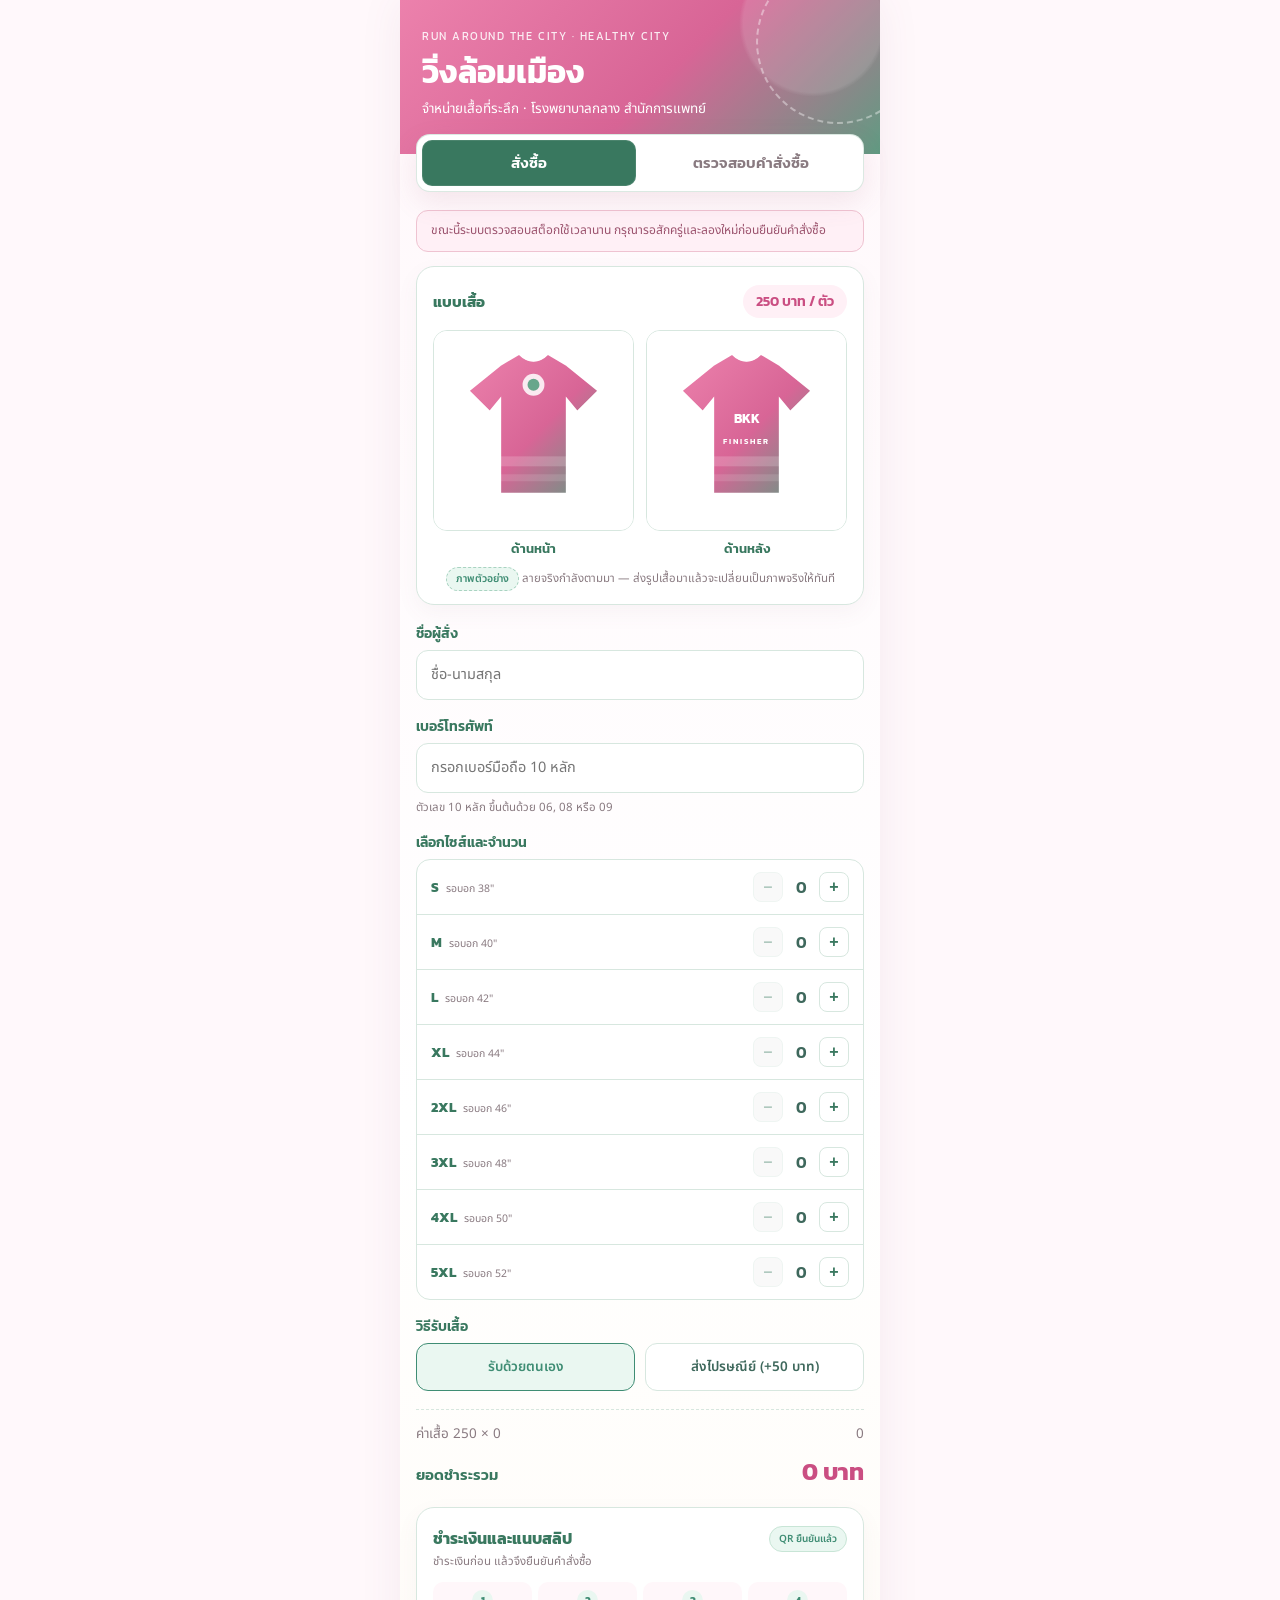
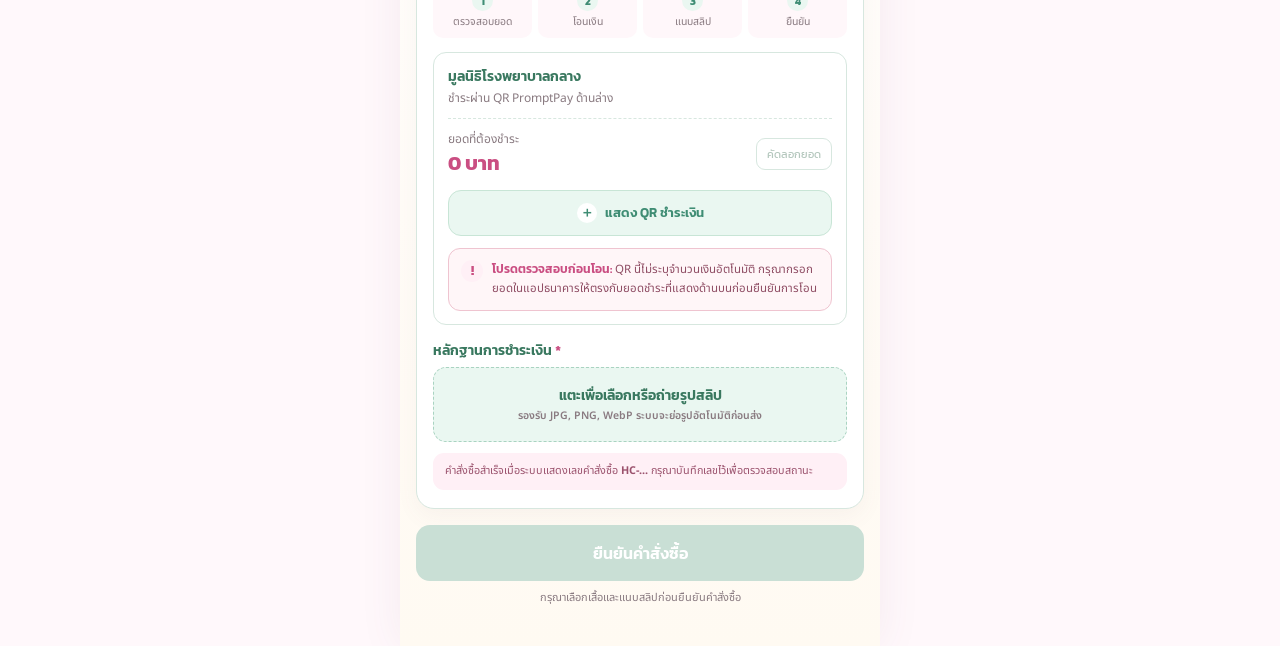
==== commit 100c7ca7: "Add files via upload" ====
--- a/order-system.html
+++ b/order-system.html
@@ -1229,7 +1229,7 @@
           ${state.slipError ? `<div class="error-text">${escapeHTML(state.slipError)}</div>` : ""}
         </div>
 
-        <div class="prototype-note"><strong>กรุณายืนยันภายใน 24 ชม.</strong> คำสั่งซื้อสำเร็จเมื่อได้รับเลข HC-... เท่านั้น</div>
+      <div class="prototype-note">คำสั่งซื้อสำเร็จเมื่อระบบแสดงเลขคำสั่งซื้อ <strong>HC-...</strong> กรุณาบันทึกเลขไว้เพื่อตรวจสอบสถานะ</div>
       </div>
 
       ${state.error ? `<div class="error-text">${escapeHTML(state.error)}</div>` : ""}
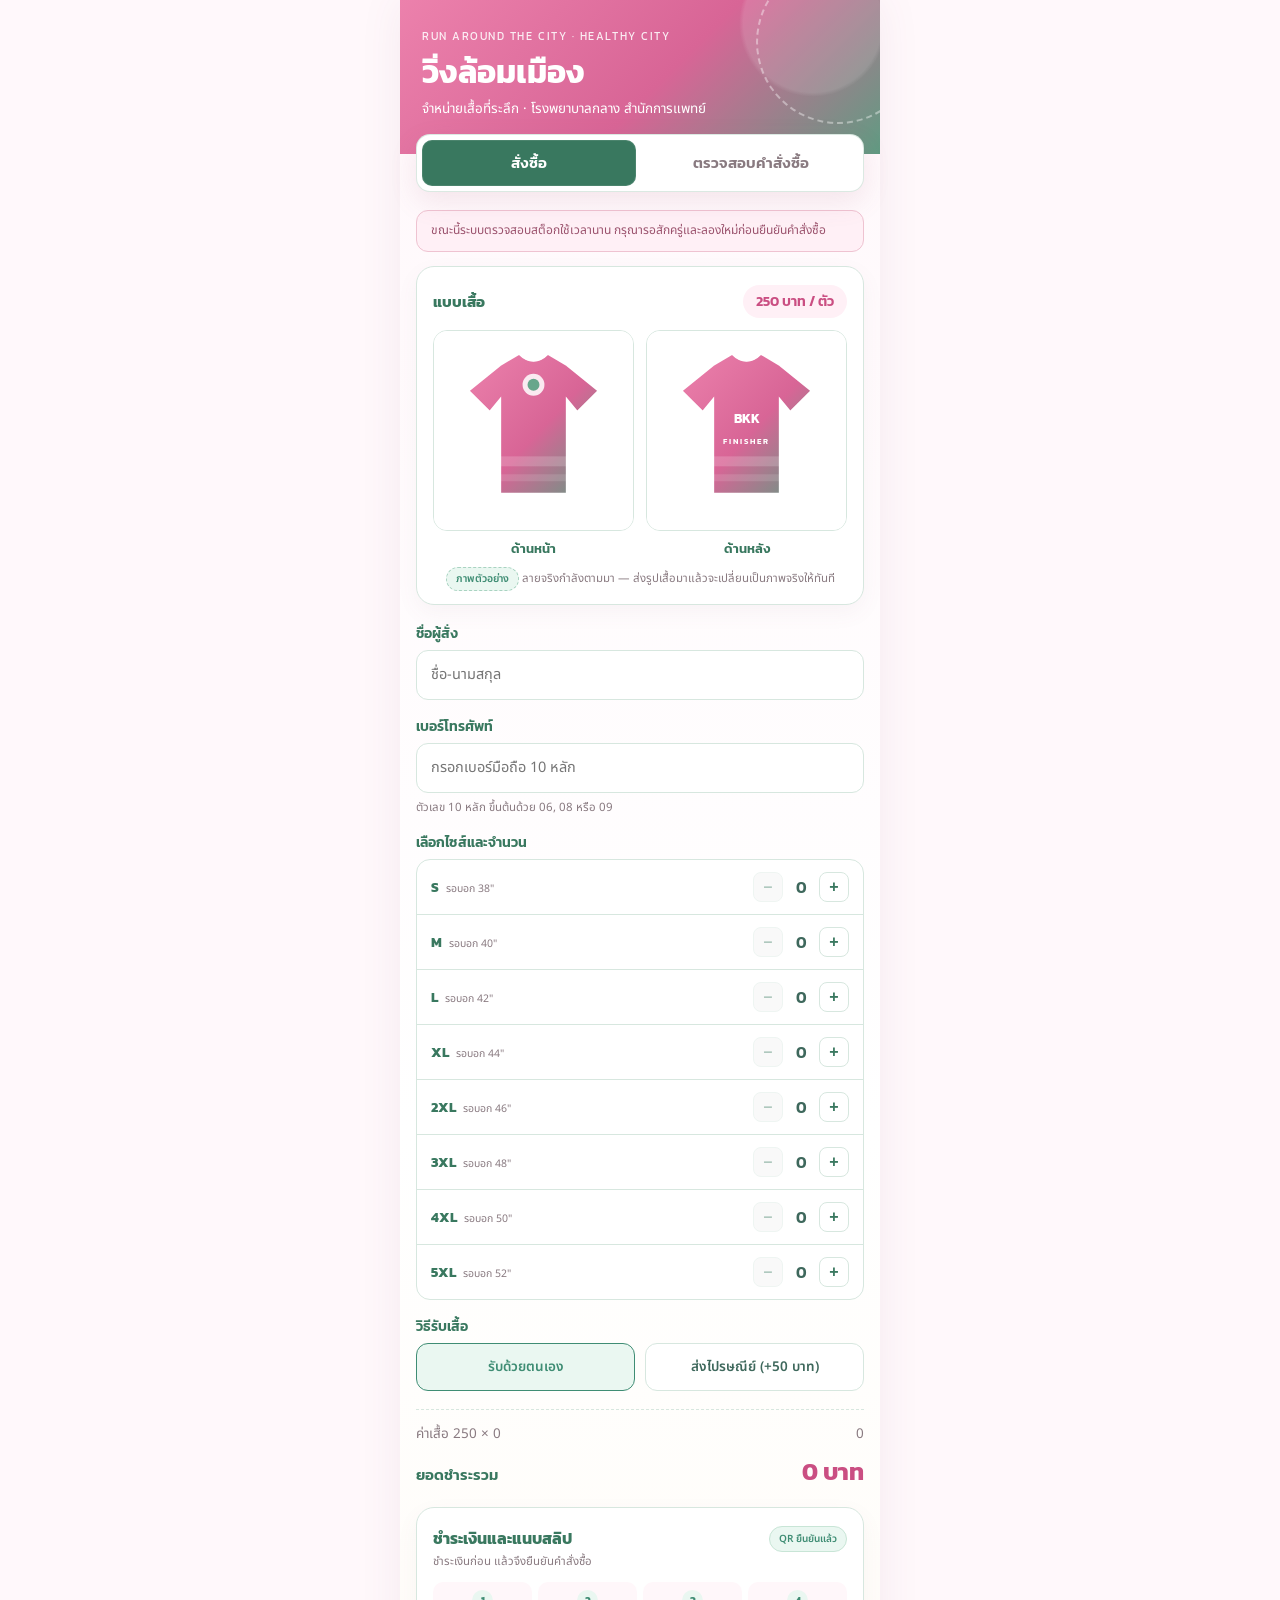
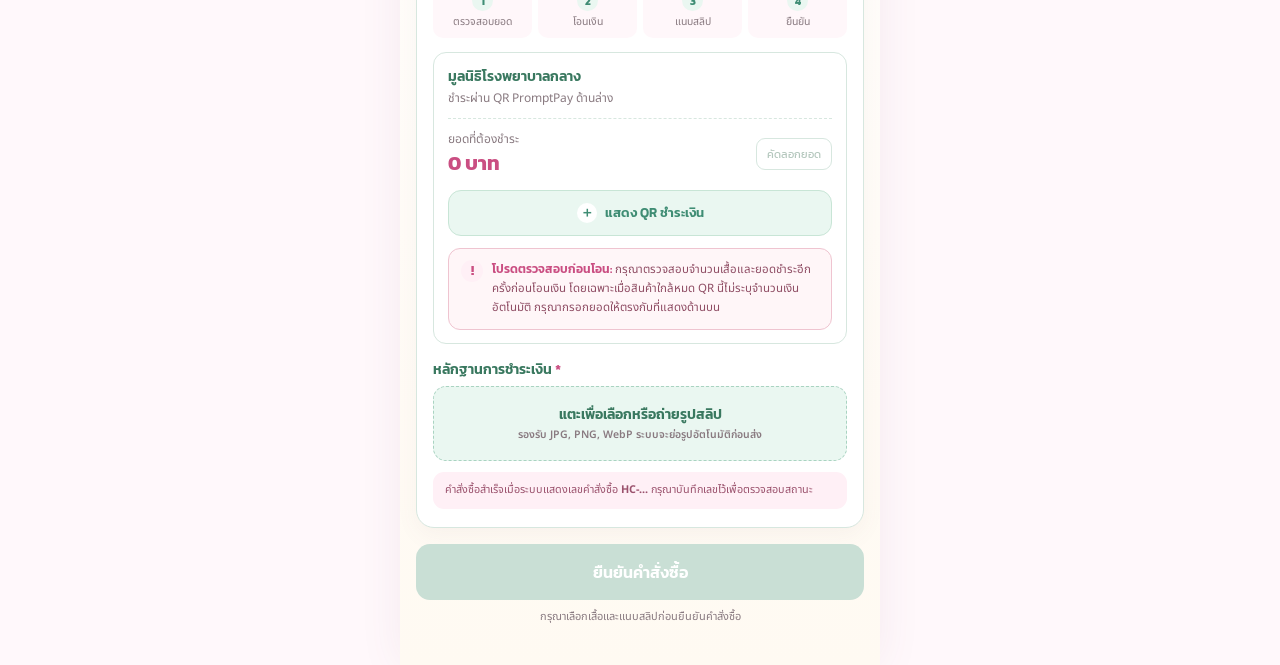
==== commit f600cde7: "Add files via upload" ====
--- a/order-system.html
+++ b/order-system.html
@@ -1196,7 +1196,7 @@
 
           <div class="payment-warning" role="alert">
             <span class="warning-icon" aria-hidden="true">!</span>
-            <div><strong>โปรดตรวจสอบก่อนโอน:</strong> QR นี้ไม่ระบุจำนวนเงินอัตโนมัติ กรุณากรอกยอดในแอปธนาคารให้ตรงกับยอดชำระที่แสดงด้านบนก่อนยืนยันการโอน</div>
+            <div><strong>โปรดตรวจสอบก่อนโอน:</strong> กรุณาตรวจสอบจำนวนเสื้อและยอดชำระอีกครั้งก่อนโอนเงิน โดยเฉพาะเมื่อสินค้าใกล้หมด QR นี้ไม่ระบุจำนวนเงินอัตโนมัติ กรุณากรอกยอดให้ตรงกับที่แสดงด้านบน</div>
           </div>
         </div>
 
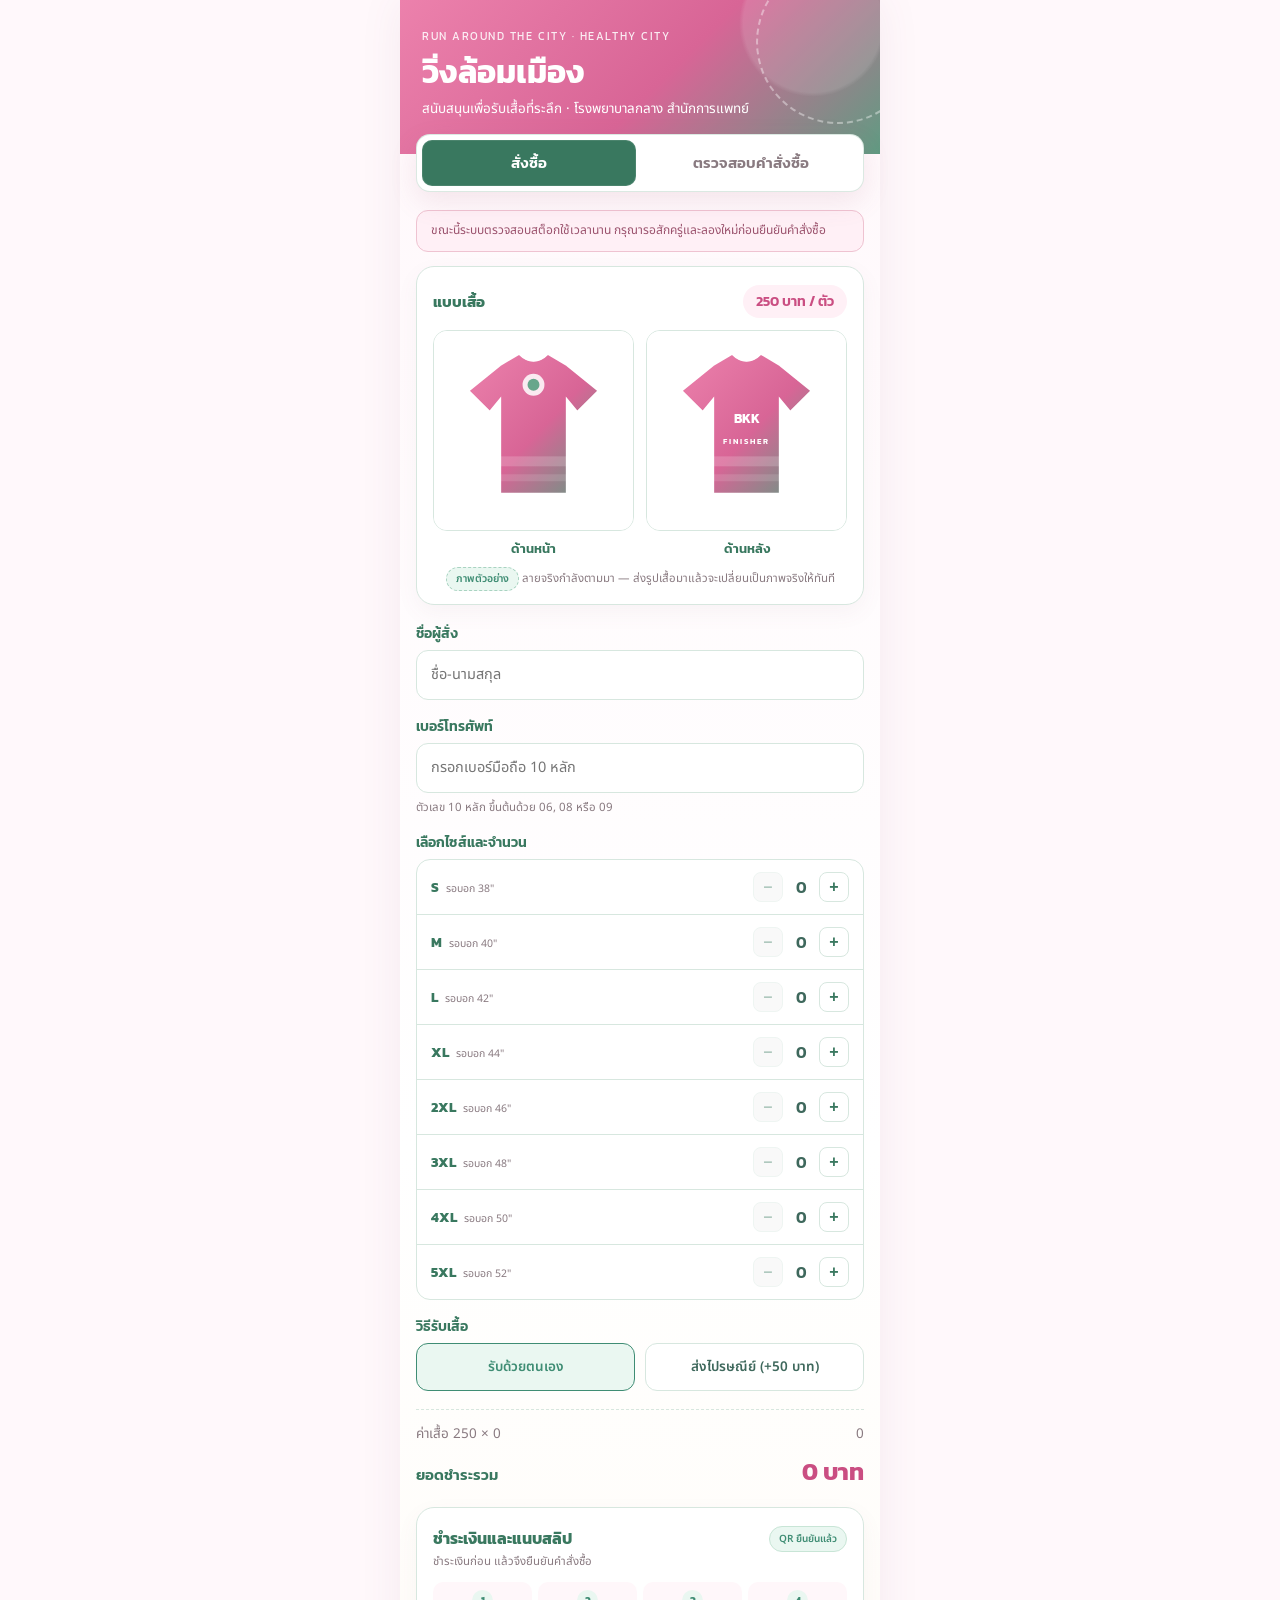
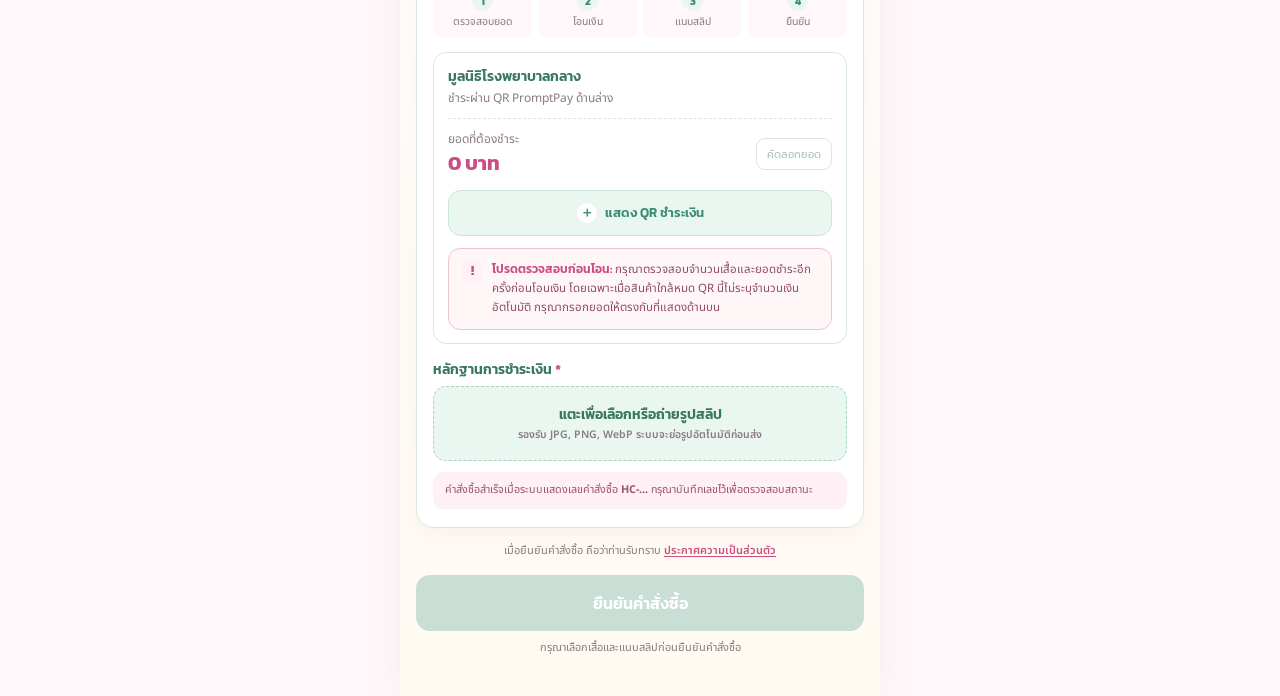
==== commit a643cc41: "Add files via upload" ====
--- a/order-system.html
+++ b/order-system.html
@@ -3,7 +3,7 @@
 <head>
 <meta charset="UTF-8">
 <meta name="viewport" content="width=device-width, initial-scale=1.0">
-<title>วิ่งล้อมเมือง — จำหน่ายเสื้อที่ระลึก</title>
+<title>วิ่งล้อมเมือง — สนับสนุนเพื่อรับเสื้อที่ระลึก</title>
 <link rel="preconnect" href="https://fonts.googleapis.com">
 <link rel="preconnect" href="https://fonts.gstatic.com" crossorigin>
 <link href="https://fonts.googleapis.com/css2?family=Kanit:wght@400;500;600;700&family=Noto+Sans+Thai:wght@400;500;600&display=swap" rel="stylesheet">
@@ -669,6 +669,18 @@
     font-size:11px;
     margin-top:8px;
   }
+  .privacy-consent{
+    margin-top:14px;
+    color:var(--muted);
+    text-align:center;
+    font-size:11px;
+    line-height:1.6;
+  }
+  .privacy-consent a{
+    color:var(--orange-deep);
+    font-weight:600;
+    text-underline-offset:2px;
+  }
 
   .submit-btn{
     width:100%;
@@ -870,7 +882,7 @@
   <div class="header">
     <p class="eyebrow">RUN AROUND THE CITY · HEALTHY CITY</p>
     <h1 class="title">วิ่งล้อมเมือง</h1>
-    <p class="subtitle">จำหน่ายเสื้อที่ระลึก · โรงพยาบาลกลาง สำนักการแพทย์</p>
+    <p class="subtitle">สนับสนุนเพื่อรับเสื้อที่ระลึก · โรงพยาบาลกลาง สำนักการแพทย์</p>
   </div>
 
   <div class="tabs">
@@ -1233,6 +1245,8 @@
       </div>
 
       ${state.error ? `<div class="error-text">${escapeHTML(state.error)}</div>` : ""}
+
+      <div class="privacy-consent">เมื่อยืนยันคำสั่งซื้อ ถือว่าท่านรับทราบ <a href="privacy.html" target="_blank" rel="noopener">ประกาศความเป็นส่วนตัว</a></div>
 
       <button class="submit-btn" id="submitBtn" ${(state.submitting || state.slipProcessing || !state.slipFile || !state.slipUploadToken || qtyTotal<=0)?'disabled':''}>
         ${state.slipProcessing
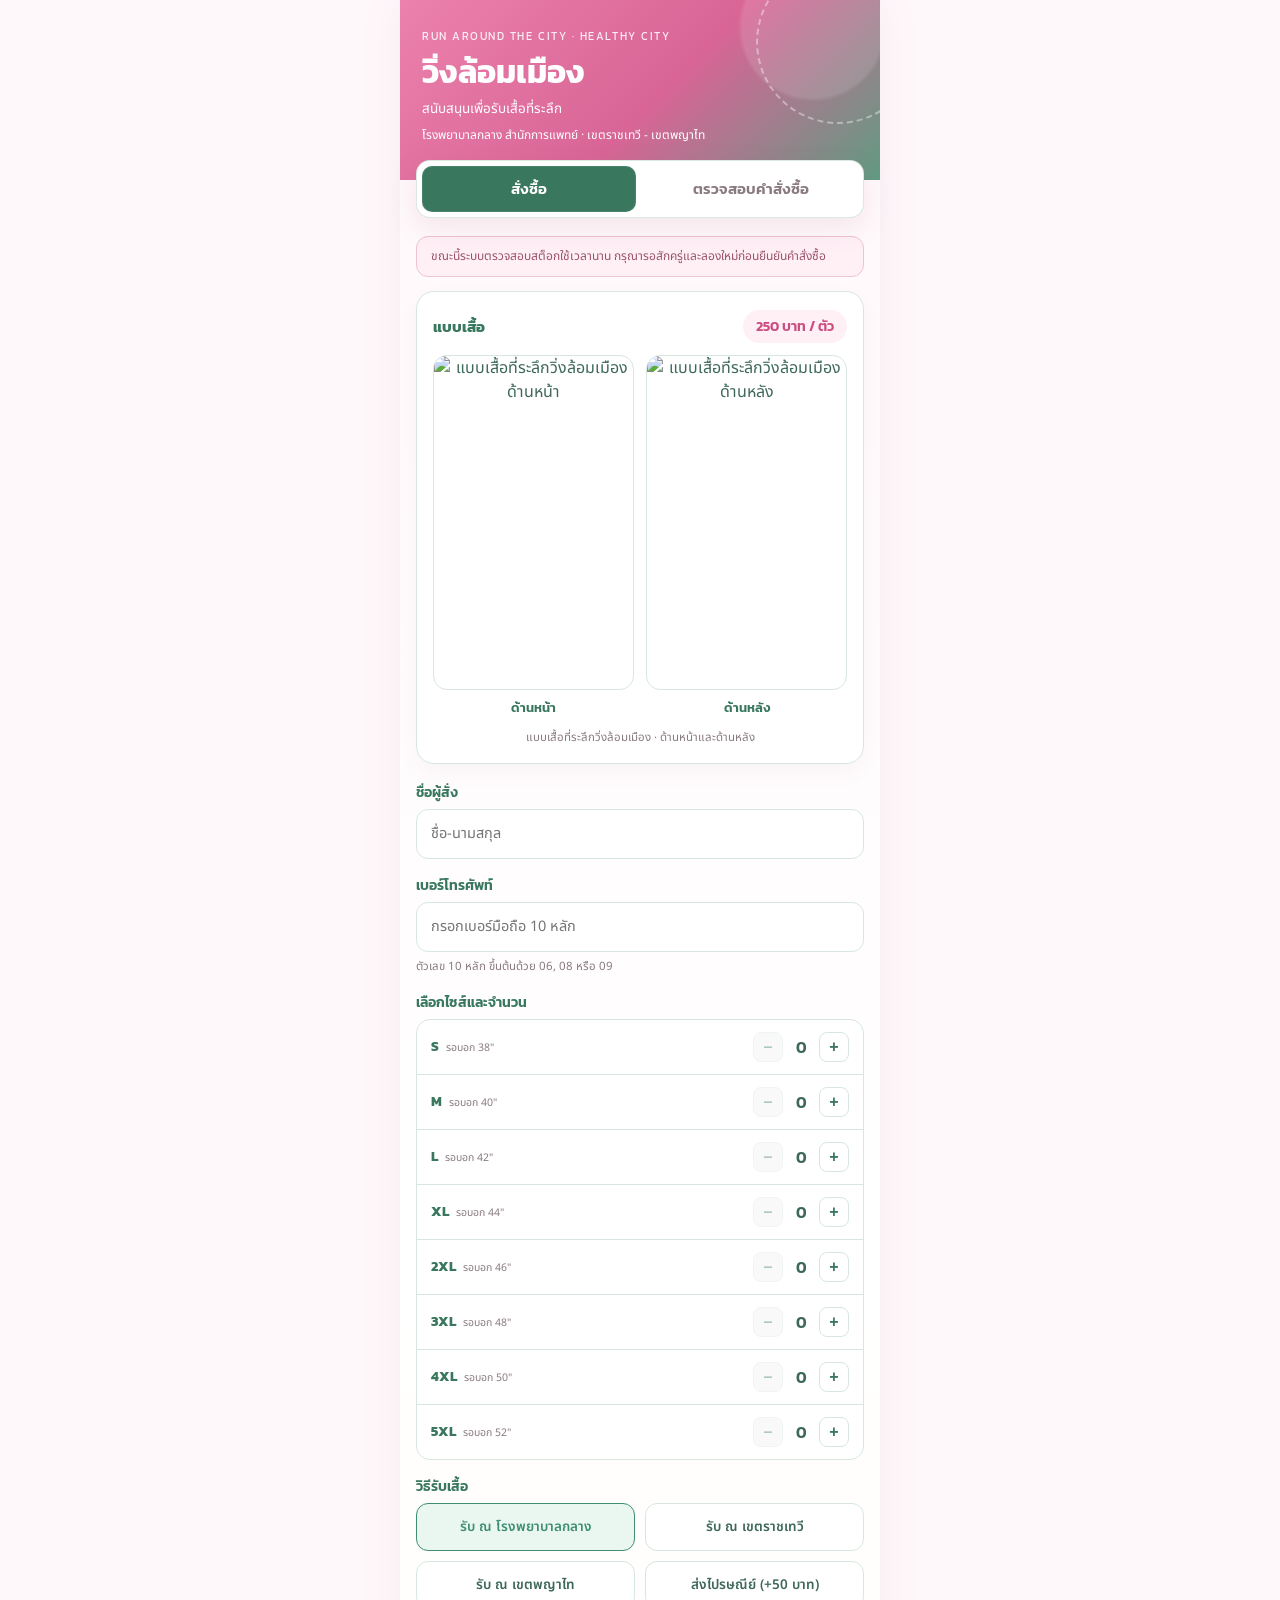
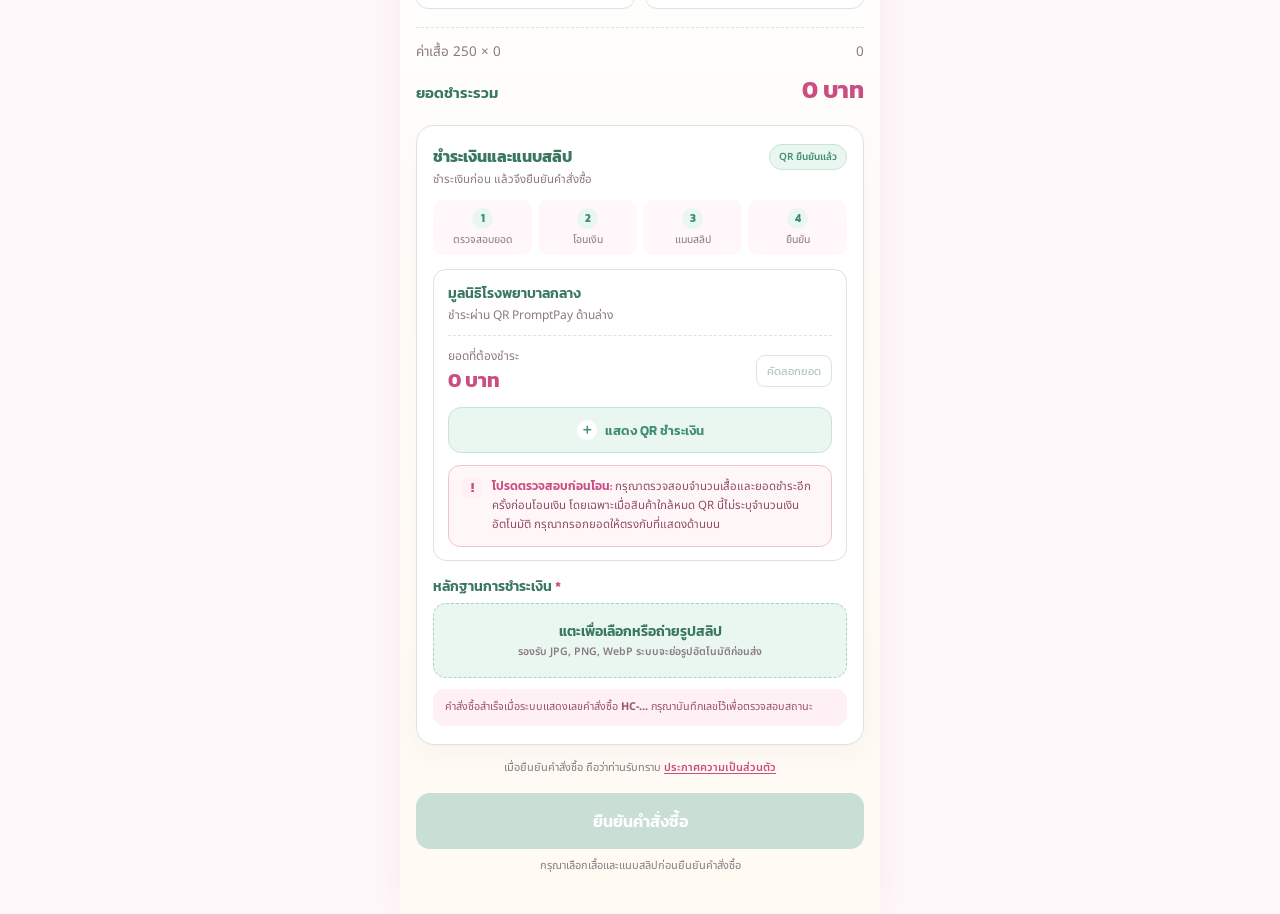
==== commit 01bed9b0: "Add files via upload อัปเดตหน้าสนับสนุนเสื้อที่ระลึก" ====
--- a/order-system.html
+++ b/order-system.html
@@ -79,6 +79,12 @@
     margin:0;
     line-height:1.6;
   }
+  .header-organization{
+    margin:5px 0 0;
+    font-size:12px;
+    line-height:1.7;
+    color:#fff;
+  }
 
   /* ---- Tabs ---- */
   .tabs{
@@ -167,11 +173,12 @@
   .design-piece .shirt-frame{
     border-radius:14px;
     overflow:hidden;
-    aspect-ratio:1/1;
+    aspect-ratio:3/5;
     border:1px solid var(--line);
     background:#fff;
   }
   .design-piece .shirt-frame svg{width:100%;height:100%;display:block;}
+  .design-piece .shirt-frame img{width:100%;height:100%;display:block;object-fit:contain;}
   .design-piece .cap{
     margin-top:8px;
     font-family:'Kanit',sans-serif;
@@ -321,7 +328,8 @@
   }
 
   .method-toggle{
-    display:flex;
+    display:grid;
+    grid-template-columns:repeat(2,minmax(0,1fr));
     gap:10px;
   }
   .method-toggle button{
@@ -882,7 +890,8 @@
   <div class="header">
     <p class="eyebrow">RUN AROUND THE CITY · HEALTHY CITY</p>
     <h1 class="title">วิ่งล้อมเมือง</h1>
-    <p class="subtitle">สนับสนุนเพื่อรับเสื้อที่ระลึก · โรงพยาบาลกลาง สำนักการแพทย์</p>
+    <p class="subtitle">สนับสนุนเพื่อรับเสื้อที่ระลึก</p>
+    <p class="header-organization">โรงพยาบาลกลาง สำนักการแพทย์ · เขตราชเทวี - เขตพญาไท</p>
   </div>
 
   <div class="tabs">
@@ -934,7 +943,7 @@
     name: "",
     phone: "",
     qty: emptyQty(),
-    method: "pickup",
+    method: "pickup_hospital",
     address: "",
     slipFile: null,
     slipPreviewUrl: "",
@@ -1087,15 +1096,15 @@
         </div>
         <div class="design-grid">
           <div class="design-piece">
-            <div class="shirt-frame">${shirtSVG(false)}</div>
+            <div class="shirt-frame"><img src="assets/shirt-front-white.png" alt="แบบเสื้อที่ระลึกวิ่งล้อมเมือง ด้านหน้า" width="943" height="1667"></div>
             <div class="cap">ด้านหน้า</div>
           </div>
           <div class="design-piece">
-            <div class="shirt-frame">${shirtSVG(true)}</div>
+            <div class="shirt-frame"><img src="assets/shirt-back.jpg" alt="แบบเสื้อที่ระลึกวิ่งล้อมเมือง ด้านหลัง" width="1504" height="2778"></div>
             <div class="cap">ด้านหลัง</div>
           </div>
         </div>
-        <div class="design-foot"><span class="placeholder-tag">ภาพตัวอย่าง</span> ลายจริงกำลังตามมา — ส่งรูปเสื้อมาแล้วจะเปลี่ยนเป็นภาพจริงให้ทันที</div>
+        <div class="design-foot">แบบเสื้อที่ระลึกวิ่งล้อมเมือง · ด้านหน้าและด้านหลัง</div>
       </div>
 
       <div class="field">
@@ -1149,8 +1158,10 @@
       <div class="field">
         <label>วิธีรับเสื้อ</label>
         <div class="method-toggle">
-          <button type="button" data-method="pickup" class="${state.method==='pickup'?'active':''}">รับด้วยตนเอง</button>
-          <button type="button" data-method="mail" class="${state.method==='mail'?'active':''}">ส่งไปรษณีย์ (+${shippingFee} บาท)</button>
+          <button type="button" data-method="pickup_hospital" aria-pressed="${state.method==='pickup_hospital'}" class="${state.method==='pickup_hospital'?'active':''}">รับ ณ โรงพยาบาลกลาง</button>
+          <button type="button" data-method="pickup_ratchathewi" aria-pressed="${state.method==='pickup_ratchathewi'}" class="${state.method==='pickup_ratchathewi'?'active':''}">รับ ณ เขตราชเทวี</button>
+          <button type="button" data-method="pickup_phayathai" aria-pressed="${state.method==='pickup_phayathai'}" class="${state.method==='pickup_phayathai'?'active':''}">รับ ณ เขตพญาไท</button>
+          <button type="button" data-method="mail" aria-pressed="${state.method==='mail'}" class="${state.method==='mail'?'active':''}">ส่งไปรษณีย์ (+${shippingFee} บาท)</button>
         </div>
       </div>
 
@@ -1533,6 +1544,7 @@
         sizes:resultSizes,
         qtyTotal:Number(result.totalQty) || qtyTotal,
         method:result.deliveryMethod || state.method,
+        pickupLocation:result.pickupLocation || "",
         address:result.addressLine || (state.method==="mail" ? state.address.trim() : ""),
         total:Number(result.grandTotal),
         paymentSlip:{attached:true},
@@ -1543,7 +1555,7 @@
       state.confirmedOrder = order;
       state.name=""; state.phone=""; state.address="";
       state.qty = emptyQty();
-      state.method = "pickup";
+      state.method = "pickup_hospital";
       state.pendingRequestId = "";
       clearSlip();
       state.submitting = false;
@@ -1571,7 +1583,7 @@
         <div class="note">
           <strong>${escapeHTML(o.name)}</strong> · ${escapeHTML(o.phone)}<br>
           ${sizesText} (รวม ${o.qtyTotal} ตัว)<br>
-          วิธีรับ: ${o.method==='pickup'?'รับด้วยตนเอง':'ส่งไปรษณีย์'}<br>
+          วิธีรับ: ${escapeHTML(methodLabel(o.method, o.pickupLocation))}<br>
           ${o.address ? 'ที่อยู่: '+escapeHTML(o.address)+'<br>' : ''}
           ยอดชำระ: <strong>${o.total.toLocaleString()} บาท</strong><br>
           หลักฐานการชำระเงิน: <strong>แนบแล้ว</strong><br>
@@ -1588,7 +1600,22 @@
     });
   }
 
-  function methodLabel(m){ return m==="pickup" ? "รับเอง" : "ไปรษณีย์"; }
+  function methodLabel(m, pickupLocation){
+    const labels = {
+      pickup_hospital: "รับ ณ โรงพยาบาลกลาง",
+      pickup_ratchathewi: "รับ ณ เขตราชเทวี",
+      pickup_phayathai: "รับ ณ เขตพญาไท",
+      mail: "ส่งไปรษณีย์"
+    };
+    if(Object.prototype.hasOwnProperty.call(labels, m)) return labels[m];
+    if(m === "pickup"){
+      const locations = ["โรงพยาบาลกลาง", "เขตราชเทวี", "เขตพญาไท"];
+      return locations.includes(pickupLocation)
+        ? "รับ ณ " + pickupLocation
+        : "รับด้วยตนเอง (ยังไม่ระบุจุดรับ)";
+    }
+    return "ไม่ระบุวิธีรับ";
+  }
 
   function normalizeOrderNo(value){
     return String(value || "").trim().toUpperCase().replace(/\s+/g, "");
@@ -1627,7 +1654,7 @@
             <div class="masked-contact">📞 ${escapeHTML(o.displayPhone || maskPhone(o.phone))}</div>
             <div class="sizes">${sizesText} · รวม ${o.qtyTotal} ตัว</div>
             <div class="bottom">
-              <span class="method-badge">${methodLabel(o.method)}</span>
+              <span class="method-badge">${escapeHTML(methodLabel(o.method || o.deliveryMethod, o.pickupLocation))}</span>
               <span class="amt">${o.total.toLocaleString()} บาท</span>
             </div>
             <div class="status-line">สถานะ: <strong>${escapeHTML(o.status || "รอตรวจสอบ")}</strong></div>
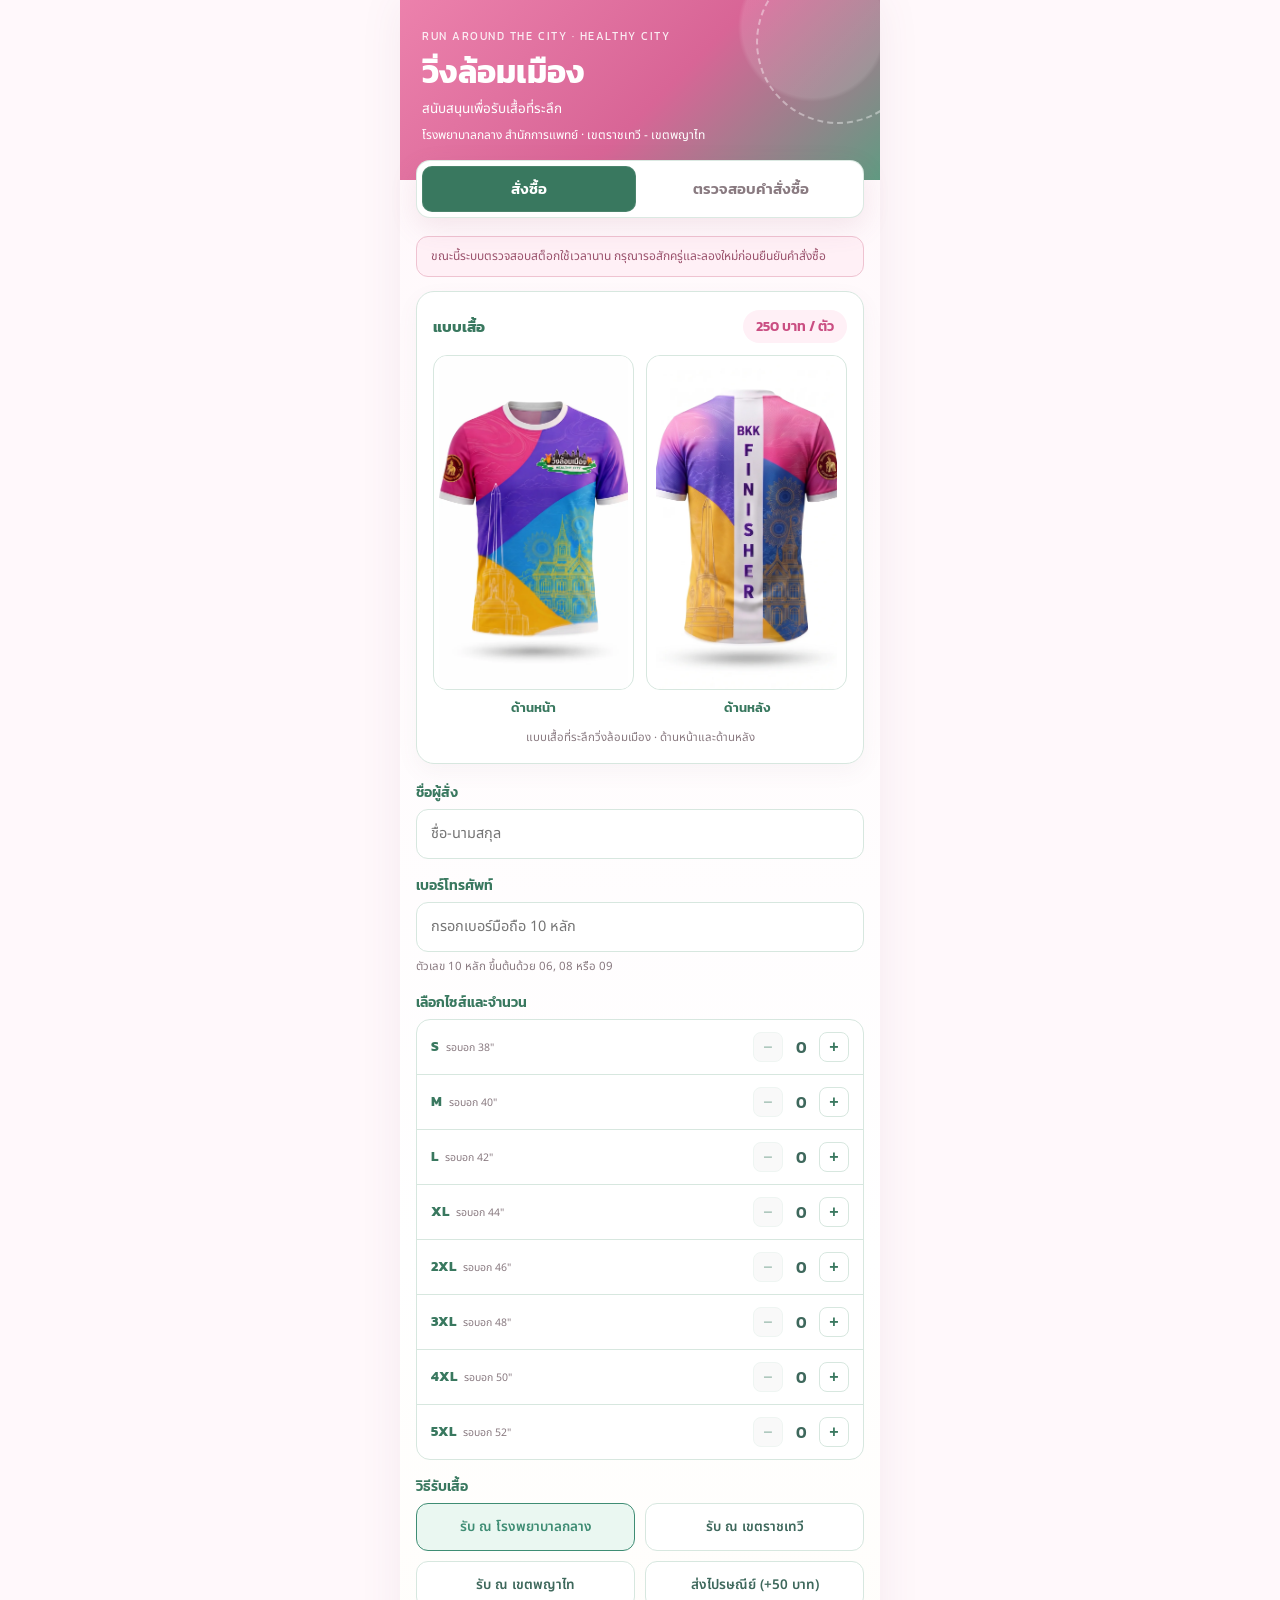
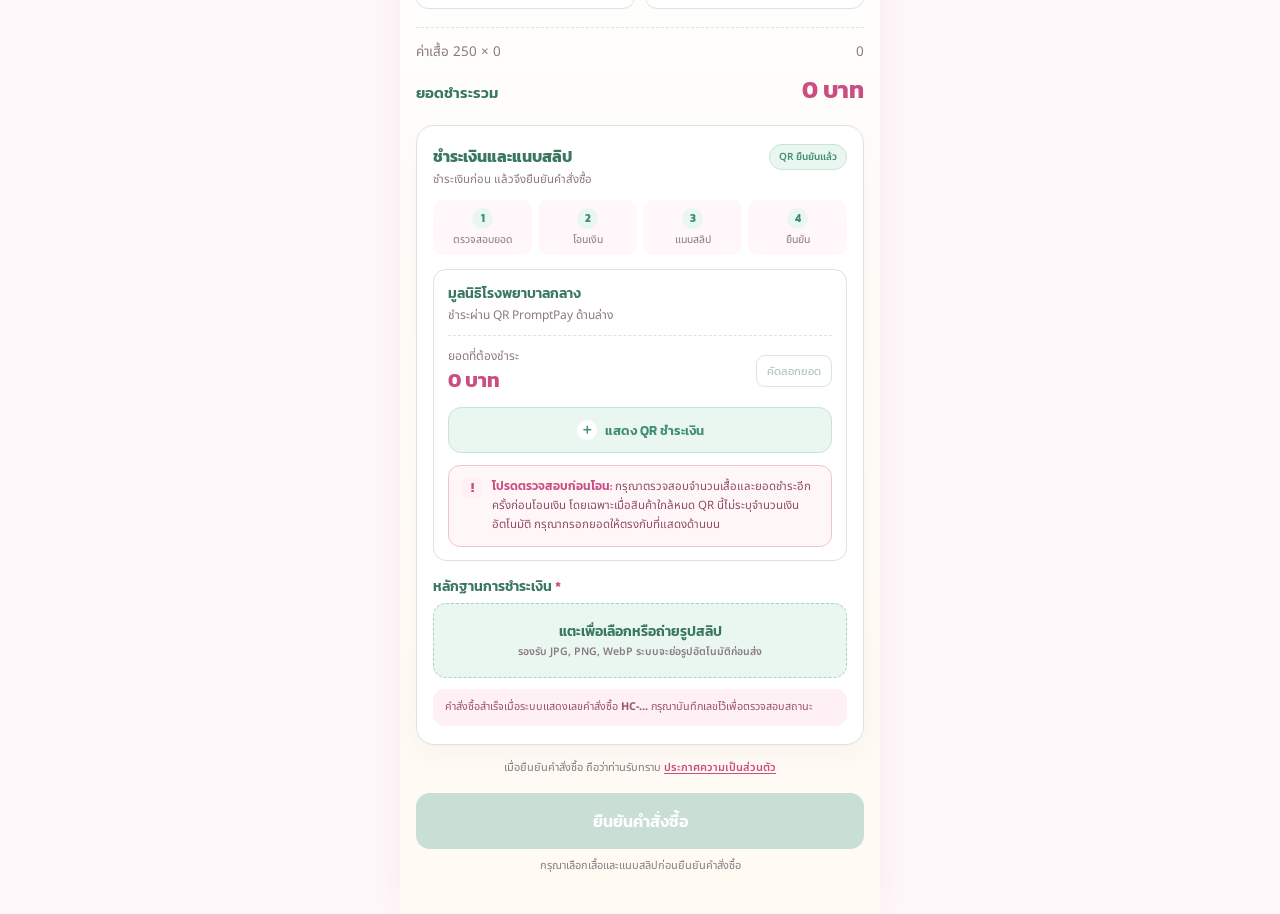
==== commit 4a5f7300: "Add files via upload" ====
--- a/order-system.html
+++ b/order-system.html
@@ -1096,11 +1096,11 @@
         </div>
         <div class="design-grid">
           <div class="design-piece">
-            <div class="shirt-frame"><img src="assets/shirt-front-white.png" alt="แบบเสื้อที่ระลึกวิ่งล้อมเมือง ด้านหน้า" width="943" height="1667"></div>
+            <div class="shirt-frame"><img src="assets/shirt-front-white.webp" decoding="async" fetchpriority="high" alt="แบบเสื้อที่ระลึกวิ่งล้อมเมือง ด้านหน้า" width="800" height="1414"></div>
             <div class="cap">ด้านหน้า</div>
           </div>
           <div class="design-piece">
-            <div class="shirt-frame"><img src="assets/shirt-back.jpg" alt="แบบเสื้อที่ระลึกวิ่งล้อมเมือง ด้านหลัง" width="1504" height="2778"></div>
+            <div class="shirt-frame"><img src="assets/shirt-back.webp" decoding="async" alt="แบบเสื้อที่ระลึกวิ่งล้อมเมือง ด้านหลัง" width="800" height="1478"></div>
             <div class="cap">ด้านหลัง</div>
           </div>
         </div>
@@ -1212,7 +1212,7 @@
             <div class="qr-panel">
               <h4>QR ชำระค่าเสื้อ</h4>
               <p>สแกนด้วยแอปธนาคาร และตรวจสอบยอดก่อนชำระเงิน</p>
-              <img src="[data-uri]